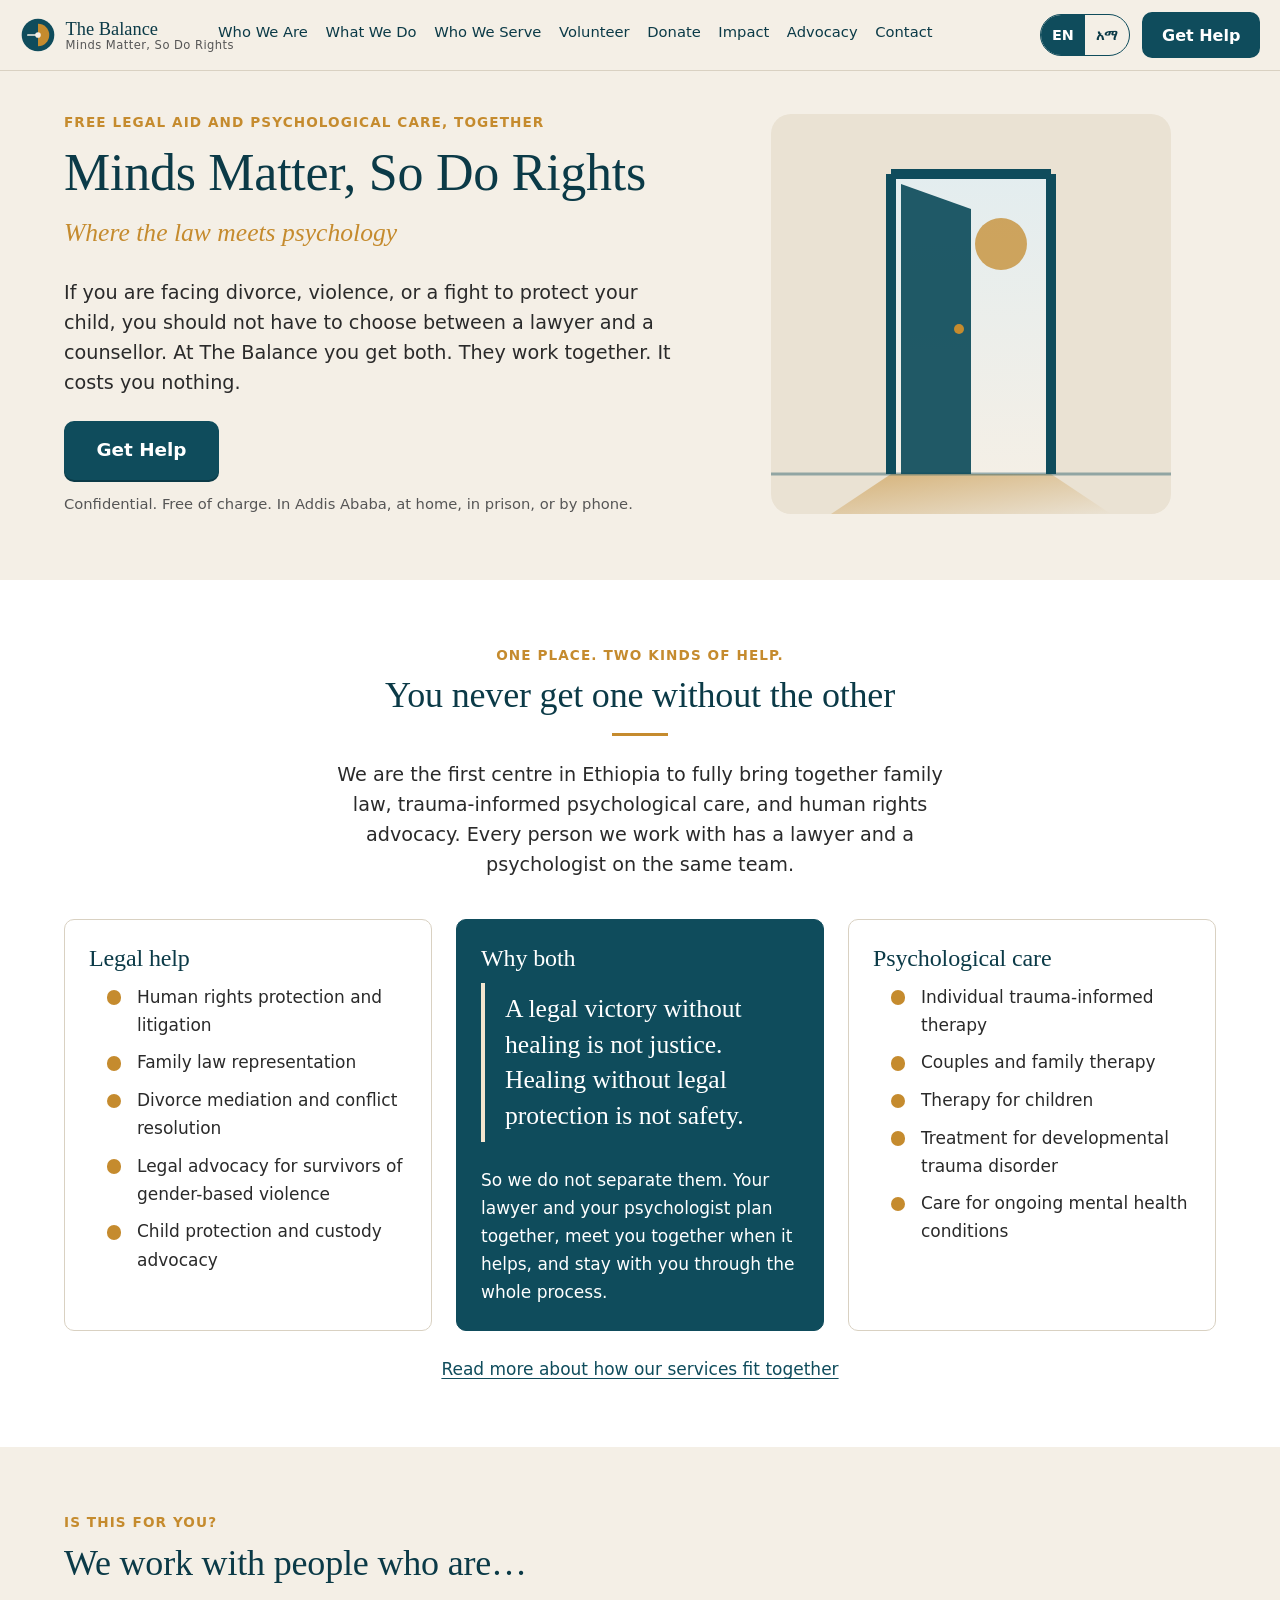
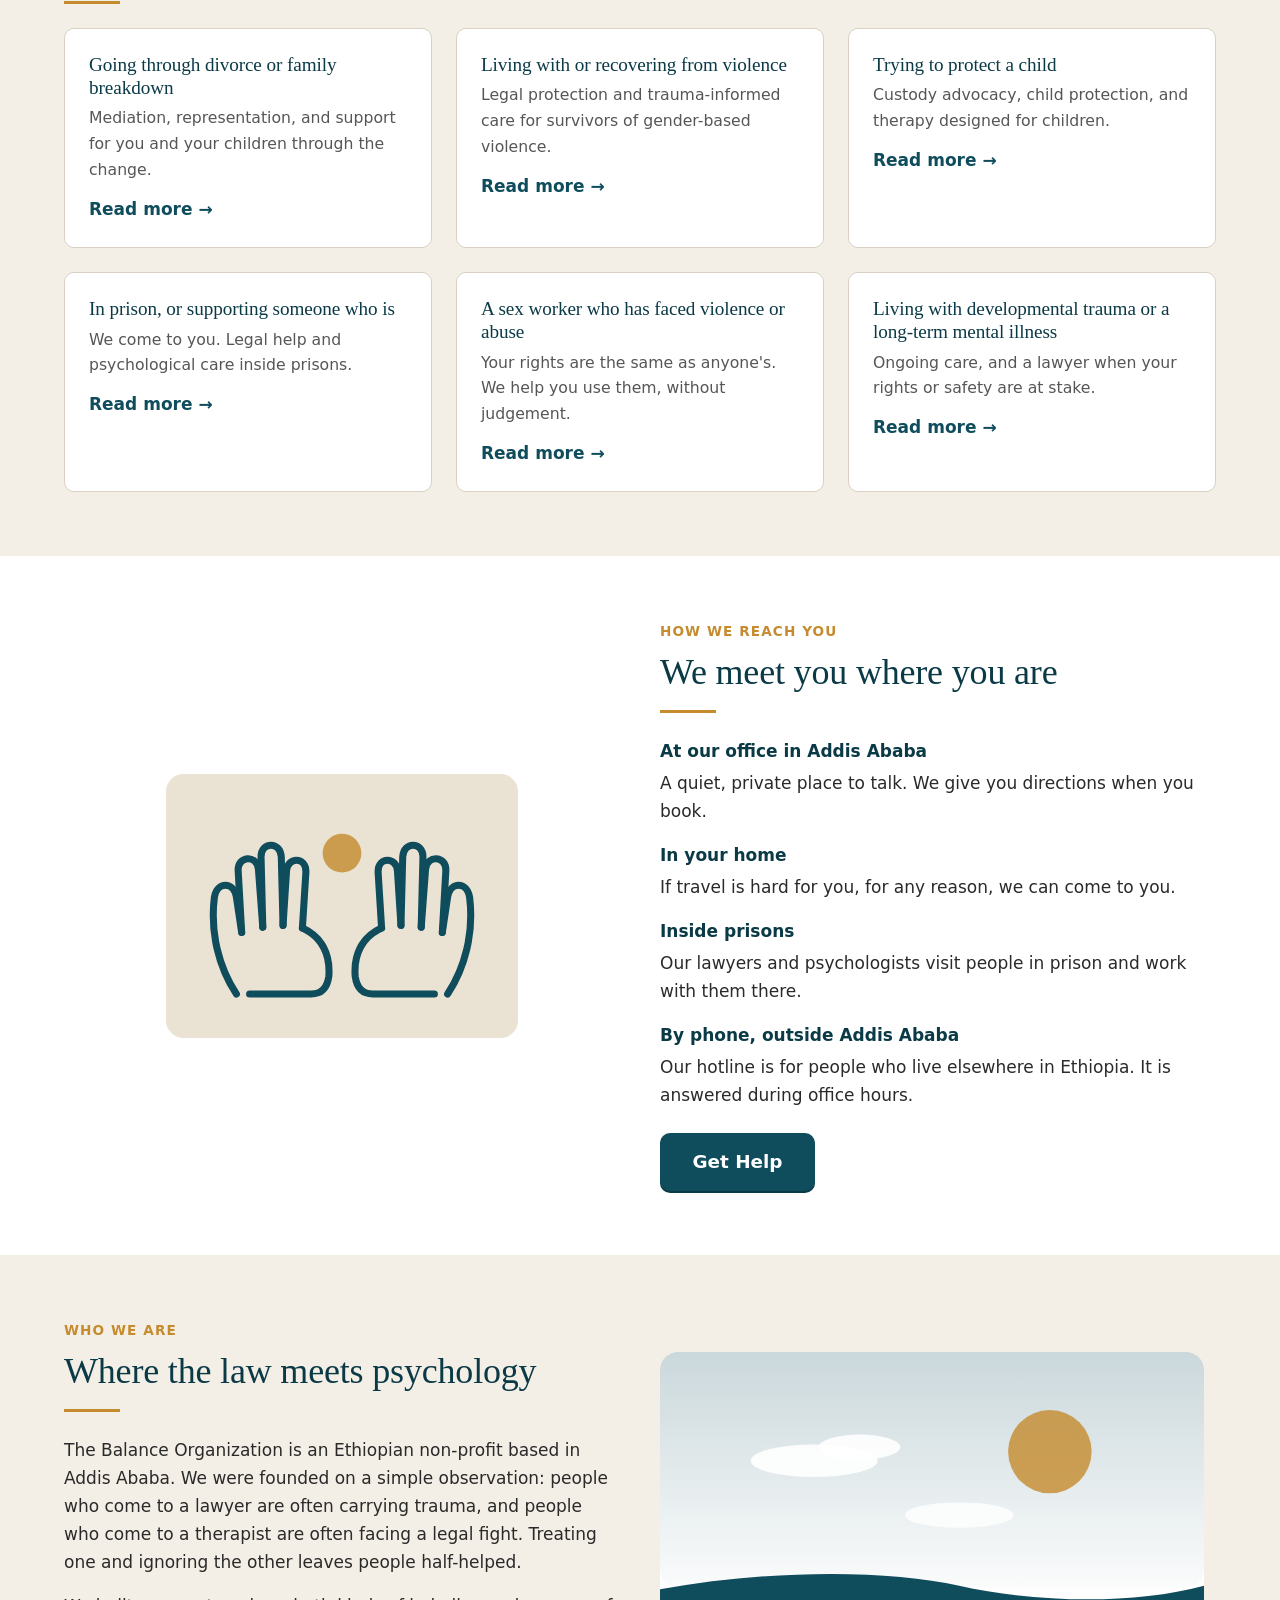
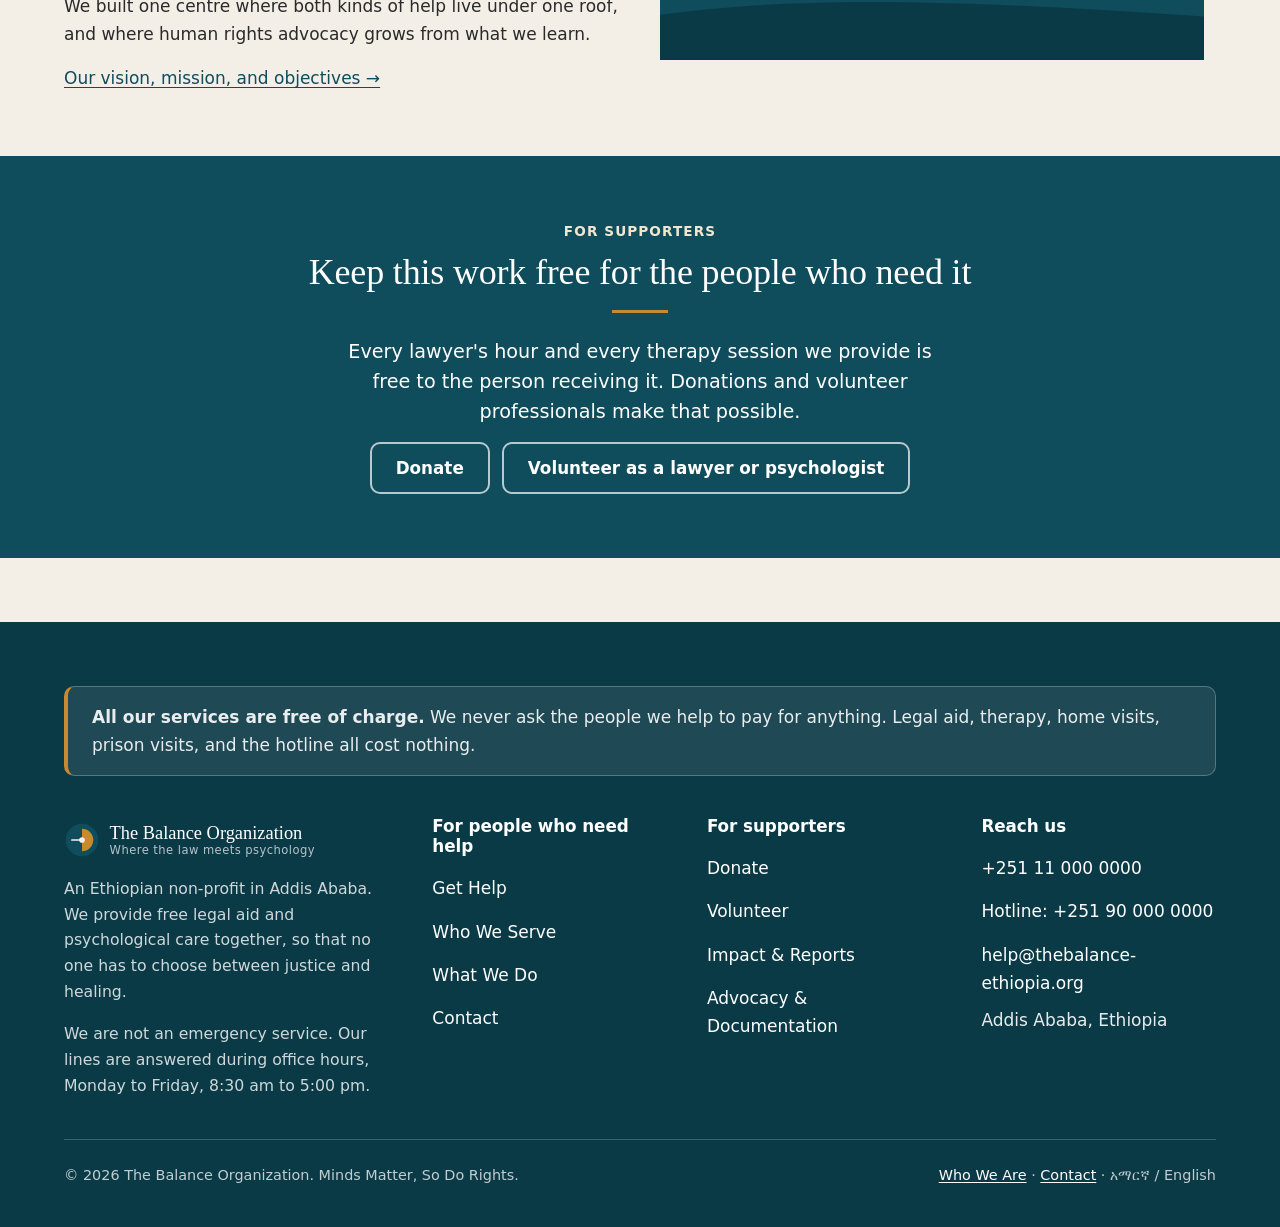
==== index.html @ 49aa0411 "Build The Balance Organization website Ten-page static site for an Addis Ababa non-profit providing " ====
<!DOCTYPE html>
<html lang="en">
<head>
  <meta charset="utf-8">
  <meta name="viewport" content="width=device-width, initial-scale=1">
  <title>The Balance Organization</title>
  <meta name="description" content="Free integrated legal aid and psychological care in Addis Ababa, Ethiopia. Minds Matter, So Do Rights.">
  <meta name="theme-color" content="#0F4C5C">
  <link rel="icon" href="favicon.svg" type="image/svg+xml">
  <link rel="stylesheet" href="assets/css/style.css">
</head>
<body>
<a class="skip-link" href="#main">Skip to main content</a>
<header class="site-header">
  <div class="wrap site-header__bar">
    <a class="brand" href="index.html">
      <img class="brand__mark" src="assets/img/mark.svg" alt="" width="36" height="36">
      <span class="brand__name">The Balance<small>Minds Matter, So Do Rights</small></span>
    </a>
    <nav class="site-nav" id="site-nav" aria-label="Main" data-open="false">
      <ul>
          <li><a href="who-we-are.html">Who We Are</a></li>
          <li><a href="what-we-do.html">What We Do</a></li>
          <li><a href="who-we-serve.html">Who We Serve</a></li>
          <li><a href="volunteer.html">Volunteer</a></li>
          <li><a href="donate.html">Donate</a></li>
          <li><a href="impact.html">Impact</a></li>
          <li><a href="advocacy.html">Advocacy</a></li>
          <li><a href="contact.html">Contact</a></li>
      </ul>
    </nav>
    <div class="lang-toggle" role="group" aria-label="Language">
      <button type="button" data-lang="en" aria-pressed="true" lang="en">EN</button>
      <button type="button" data-lang="am" aria-pressed="false" lang="am">አማ</button>
    </div>
    <a class="btn btn--help" href="get-help.html">Get Help</a>
    <button class="nav-toggle" type="button" aria-controls="site-nav" aria-expanded="false">
      <span class="visually-hidden">Menu</span>
      <svg class="icon-menu" viewBox="0 0 24 24" fill="none" stroke="currentColor" stroke-width="2" stroke-linecap="round" aria-hidden="true"><path d="M4 7h16M4 12h16M4 17h16"/></svg>
      <svg class="icon-close" viewBox="0 0 24 24" fill="none" stroke="currentColor" stroke-width="2" stroke-linecap="round" aria-hidden="true"><path d="M6 6l12 12M18 6L6 18"/></svg>
    </button>
  </div>
  <div class="lang-notice" id="lang-notice" hidden>
    <div class="wrap">
      <p><span lang="am">የአማርኛ ገጾች በዝግጅት ላይ ናቸው። እባክዎ ይደውሉልን፦ <a href="tel:+251110000000">+251 11 000 0000</a>።</span><br>
      <span lang="en">Our Amharic pages are being prepared. Please call us on <a href="tel:+251110000000">+251 11 000 0000</a>.</span></p>
      <button type="button" data-close-lang-notice>Close</button>
    </div>
  </div>
</header>

<main id="main">

<section class="hero">
  <div class="wrap hero__inner">
    <div>
      <span class="eyebrow">Free legal aid and psychological care, together</span>
      <h1>Minds Matter, So Do Rights</h1>
      <p class="tagline">Where the law meets psychology</p>
      <p class="lead measure">If you are facing divorce, violence, or a fight to protect your child, you should not have to choose between a lawyer and a counsellor. At The Balance you get both. They work together. It costs you nothing.</p>
      <a class="btn btn--help" href="get-help.html">Get Help</a>
      <span class="btn-note">Confidential. Free of charge. In Addis Ababa, at home, in prison, or by phone.</span>
    </div>
    <div class="hero__art">
      <img src="assets/img/doorway.svg" alt="" width="400" height="400">
    </div>
  </div>
</section>

<section class="section section--white">
  <div class="wrap">
    <div class="center">
      <span class="eyebrow">One place. Two kinds of help.</span>
      <h2>You never get one without the other</h2>
      <hr class="rule">
      <p class="lead measure">We are the first centre in Ethiopia to fully bring together family law, trauma-informed psychological care, and human rights advocacy. Every person we work with has a lawyer and a psychologist on the same team.</p>
    </div>
    <div class="grid grid--3 mt-4">
      <div class="card">
        <h3>Legal help</h3>
        <ul class="checklist">
          <li>Human rights protection and litigation</li>
          <li>Family law representation</li>
          <li>Divorce mediation and conflict resolution</li>
          <li>Legal advocacy for survivors of gender-based violence</li>
          <li>Child protection and custody advocacy</li>
        </ul>
      </div>
      <div class="card card--teal">
        <h3>Why both</h3>
        <p class="quote-block" style="margin-top:0">A legal victory without healing is not justice. Healing without legal protection is not safety.</p>
        <p>So we do not separate them. Your lawyer and your psychologist plan together, meet you together when it helps, and stay with you through the whole process.</p>
      </div>
      <div class="card">
        <h3>Psychological care</h3>
        <ul class="checklist">
          <li>Individual trauma-informed therapy</li>
          <li>Couples and family therapy</li>
          <li>Therapy for children</li>
          <li>Treatment for developmental trauma disorder</li>
          <li>Care for ongoing mental health conditions</li>
        </ul>
      </div>
    </div>
    <p class="center mt-3"><a href="what-we-do.html">Read more about how our services fit together</a></p>
  </div>
</section>

<section class="section">
  <div class="wrap">
    <span class="eyebrow">Is this for you?</span>
    <h2>We work with people who are&hellip;</h2>
    <hr class="rule">
    <div class="grid grid--3">
      <a class="tile" href="who-we-serve.html#divorce">
        <h3>Going through divorce or family breakdown</h3>
        <p>Mediation, representation, and support for you and your children through the change.</p>
        <span class="tile__go">Read more &rarr;</span>
      </a>
      <a class="tile" href="who-we-serve.html#violence">
        <h3>Living with or recovering from violence</h3>
        <p>Legal protection and trauma-informed care for survivors of gender-based violence.</p>
        <span class="tile__go">Read more &rarr;</span>
      </a>
      <a class="tile" href="who-we-serve.html#children">
        <h3>Trying to protect a child</h3>
        <p>Custody advocacy, child protection, and therapy designed for children.</p>
        <span class="tile__go">Read more &rarr;</span>
      </a>
      <a class="tile" href="who-we-serve.html#prison">
        <h3>In prison, or supporting someone who is</h3>
        <p>We come to you. Legal help and psychological care inside prisons.</p>
        <span class="tile__go">Read more &rarr;</span>
      </a>
      <a class="tile" href="who-we-serve.html#sex-work">
        <h3>A sex worker who has faced violence or abuse</h3>
        <p>Your rights are the same as anyone's. We help you use them, without judgement.</p>
        <span class="tile__go">Read more &rarr;</span>
      </a>
      <a class="tile" href="who-we-serve.html#mental-health">
        <h3>Living with developmental trauma or a long-term mental illness</h3>
        <p>Ongoing care, and a lawyer when your rights or safety are at stake.</p>
        <span class="tile__go">Read more &rarr;</span>
      </a>
    </div>
  </div>
</section>

<section class="section section--white">
  <div class="wrap two-up two-up--art-left">
    <div class="two-up__art art">
      <img src="assets/img/hands.svg" alt="" width="400" height="300">
    </div>
    <div>
      <span class="eyebrow">How we reach you</span>
      <h2>We meet you where you are</h2>
      <hr class="rule">
      <dl class="definition">
        <dt>At our office in Addis Ababa</dt>
        <dd>A quiet, private place to talk. We give you directions when you book.</dd>
        <dt>In your home</dt>
        <dd>If travel is hard for you, for any reason, we can come to you.</dd>
        <dt>Inside prisons</dt>
        <dd>Our lawyers and psychologists visit people in prison and work with them there.</dd>
        <dt>By phone, outside Addis Ababa</dt>
        <dd>Our hotline is for people who live elsewhere in Ethiopia. It is answered during office hours.</dd>
      </dl>
      <p class="mt-3"><a class="btn btn--help" href="get-help.html">Get Help</a></p>
    </div>
  </div>
</section>

<section class="section">
  <div class="wrap two-up">
    <div>
      <span class="eyebrow">Who we are</span>
      <h2>Where the law meets psychology</h2>
      <hr class="rule">
      <p class="measure">The Balance Organization is an Ethiopian non-profit based in Addis Ababa. We were founded on a simple observation: people who come to a lawyer are often carrying trauma, and people who come to a therapist are often facing a legal fight. Treating one and ignoring the other leaves people half-helped.</p>
      <p class="measure">We built one centre where both kinds of help live under one roof, and where human rights advocacy grows from what we learn.</p>
      <p><a href="who-we-are.html">Our vision, mission, and objectives &rarr;</a></p>
    </div>
    <div class="two-up__art art--wide">
      <img src="assets/img/sky.svg" alt="" width="600" height="340">
    </div>
  </div>
</section>

<section class="section section--teal">
  <div class="wrap center">
    <span class="eyebrow">For supporters</span>
    <h2>Keep this work free for the people who need it</h2>
    <hr class="rule">
    <p class="lead measure">Every lawyer's hour and every therapy session we provide is free to the person receiving it. Donations and volunteer professionals make that possible.</p>
    <div class="flow-actions" style="justify-content:center">
      <a class="btn btn--secondary" href="donate.html">Donate</a>
      <a class="btn btn--secondary" href="volunteer.html">Volunteer as a lawyer or psychologist</a>
    </div>
  </div>
</section>

</main>
<footer class="site-footer">
  <div class="wrap">
    <div class="footer-free">
      <p><strong>All our services are free of charge.</strong> We never ask the people we help to pay for anything. Legal aid, therapy, home visits, prison visits, and the hotline all cost nothing.</p>
    </div>
    <div class="footer-grid">
      <div class="footer-brand">
        <a class="brand" href="index.html">
          <img class="brand__mark" src="assets/img/mark.svg" alt="" width="36" height="36">
          <span class="brand__name">The Balance Organization<small>Where the law meets psychology</small></span>
        </a>
        <p>An Ethiopian non-profit in Addis Ababa. We provide free legal aid and psychological care together, so that no one has to choose between justice and healing.</p>
        <p>We are not an emergency service. Our lines are answered during office hours, Monday to Friday, 8:30 am to 5:00 pm.</p>
      </div>
      <div>
        <h2>For people who need help</h2>
        <ul>
          <li><a href="get-help.html">Get Help</a></li>
          <li><a href="who-we-serve.html">Who We Serve</a></li>
          <li><a href="what-we-do.html">What We Do</a></li>
          <li><a href="contact.html">Contact</a></li>
        </ul>
      </div>
      <div>
        <h2>For supporters</h2>
        <ul>
          <li><a href="donate.html">Donate</a></li>
          <li><a href="volunteer.html">Volunteer</a></li>
          <li><a href="impact.html">Impact &amp; Reports</a></li>
          <li><a href="advocacy.html">Advocacy &amp; Documentation</a></li>
        </ul>
      </div>
      <div>
        <h2>Reach us</h2>
        <ul>
          <li><a href="tel:+251110000000">+251 11 000 0000</a></li>
          <li><a href="tel:+251900000000">Hotline: +251 90 000 0000</a></li>
          <li><a href="mailto:help@thebalance-ethiopia.org">help@thebalance-ethiopia.org</a></li>
          <li>Addis Ababa, Ethiopia</li>
        </ul>
      </div>
    </div>
    <div class="footer-bottom">
      <p>&copy; <span id="year">2026</span> The Balance Organization. Minds Matter, So Do Rights.</p>
      <p><a href="who-we-are.html">Who We Are</a> &middot; <a href="contact.html">Contact</a> &middot; <span lang="am">አማርኛ</span> / English</p>
    </div>
  </div>
</footer>
<script src="assets/js/main.js"></script>
</body>
</html>
---- assets/css/style.css ----
/* ==========================================================================
   The Balance Organization — site stylesheet
   Mobile-first. No external dependencies. System fonts for fast loading.
   ========================================================================== */

:root {
  --teal: #0F4C5C;
  --teal-dark: #0B3A47;
  --teal-soft: #E3EDEF;
  --sand: #F4EFE6;
  --sand-deep: #EAE2D3;
  --gold: #C58B2E;
  --gold-soft: #F3E6CF;
  --charcoal: #2A2A2A;
  --ink-muted: #565656;
  --white: #FFFFFF;
  --line: #D9D1C2;
  --danger: #8A2B2B;

  --font-serif: Georgia, "Times New Roman", "Noto Serif Ethiopic", "Abyssinica SIL", serif;
  --font-sans: system-ui, -apple-system, "Segoe UI", Roboto, "Helvetica Neue", Arial, "Noto Sans Ethiopic", sans-serif;

  --measure: 38rem;
  --wrap: 72rem;
  --radius: 10px;
  --tap: 3rem; /* 48px minimum tap target */
  --space-1: 0.5rem;
  --space-2: 1rem;
  --space-3: 1.5rem;
  --space-4: 2.5rem;
  --space-5: 4rem;
  --space-6: 6rem;
}

/* --------------------------------------------------------------------------
   Reset / base
   -------------------------------------------------------------------------- */
*, *::before, *::after { box-sizing: border-box; }
html { -webkit-text-size-adjust: 100%; scroll-behavior: smooth; }
@media (prefers-reduced-motion: reduce) {
  html { scroll-behavior: auto; }
  *, *::before, *::after { transition: none !important; animation: none !important; }
}
body {
  margin: 0;
  font-family: var(--font-sans);
  font-size: 1.0625rem;
  line-height: 1.65;
  color: var(--charcoal);
  background: var(--sand);
}
img, svg { max-width: 100%; height: auto; display: block; }
h1, h2, h3, h4 {
  font-family: var(--font-serif);
  font-weight: 400;
  line-height: 1.2;
  color: var(--teal-dark);
  margin: 0 0 var(--space-2);
  letter-spacing: -0.005em;
}
h1 { font-size: clamp(2rem, 6vw, 3.25rem); }
h2 { font-size: clamp(1.6rem, 4.5vw, 2.25rem); }
h3 { font-size: clamp(1.25rem, 3.5vw, 1.5rem); }
h4 { font-size: 1.125rem; font-family: var(--font-sans); font-weight: 600; }
p, ul, ol { margin: 0 0 var(--space-2); }
p:last-child, ul:last-child, ol:last-child { margin-bottom: 0; }
ul, ol { padding-left: 1.25rem; }
li { margin-bottom: 0.4rem; }
a { color: var(--teal); text-underline-offset: 0.15em; }
a:hover { color: var(--teal-dark); }
strong { font-weight: 600; }
small { font-size: 0.9rem; }
hr { border: 0; border-top: 1px solid var(--line); margin: var(--space-4) 0; }

:focus-visible {
  outline: 3px solid var(--gold);
  outline-offset: 3px;
  border-radius: 4px;
}

.visually-hidden {
  position: absolute !important;
  width: 1px; height: 1px;
  padding: 0; margin: -1px;
  overflow: hidden; clip: rect(0 0 0 0);
  white-space: nowrap; border: 0;
}

.skip-link {
  position: absolute; left: 0.5rem; top: -4rem;
  background: var(--teal); color: var(--white);
  padding: 0.75rem 1rem; border-radius: var(--radius);
  z-index: 100; text-decoration: none;
}
.skip-link:focus { top: 0.5rem; }

/* --------------------------------------------------------------------------
   Layout helpers
   -------------------------------------------------------------------------- */
.wrap { width: min(100% - 2.5rem, var(--wrap)); margin-inline: auto; }
.measure { max-width: var(--measure); }
.center { text-align: center; }
.center .measure { margin-inline: auto; }

.section { padding: var(--space-5) 0; }
.section--tight { padding: var(--space-4) 0; }
.section--teal { background: var(--teal); color: var(--white); }
.section--teal h1, .section--teal h2, .section--teal h3, .section--teal h4 { color: var(--white); }
.section--teal a { color: var(--white); }
.section--teal .muted { color: rgba(255,255,255,0.85); }
.section--white { background: var(--white); }
.section--deep { background: var(--sand-deep); }

.eyebrow {
  font-family: var(--font-sans);
  font-size: 0.85rem;
  font-weight: 600;
  letter-spacing: 0.08em;
  text-transform: uppercase;
  color: var(--gold);
  margin-bottom: var(--space-1);
  display: block;
}
.section--teal .eyebrow { color: var(--gold-soft); }
.lead { font-size: 1.2rem; line-height: 1.55; }
.muted { color: var(--ink-muted); }

.rule {
  width: 3.5rem; height: 3px; background: var(--gold);
  border: 0; margin: var(--space-2) 0 var(--space-3);
}
.center .rule { margin-inline: auto; }

.grid { display: grid; gap: var(--space-3); }
@media (min-width: 40em) {
  .grid--2 { grid-template-columns: repeat(2, 1fr); }
  .grid--3 { grid-template-columns: repeat(2, 1fr); }
}
@media (min-width: 60em) {
  .grid--3 { grid-template-columns: repeat(3, 1fr); }
  .grid--4 { grid-template-columns: repeat(4, 1fr); }
  .grid--sidebar { grid-template-columns: 2fr 1fr; align-items: start; }
}

.stack > * + * { margin-top: var(--space-2); }
.stack-lg > * + * { margin-top: var(--space-4); }

/* --------------------------------------------------------------------------
   Buttons — "Get Help" is always the most prominent element on the page.
   "Donate" is secondary and never sits in the same block as "Get Help".
   -------------------------------------------------------------------------- */
.btn {
  display: inline-flex; align-items: center; justify-content: center; gap: 0.5rem;
  min-height: var(--tap); padding: 0.85rem 1.5rem;
  font-family: var(--font-sans); font-size: 1.05rem; font-weight: 600;
  text-decoration: none; border-radius: var(--radius);
  border: 2px solid transparent; cursor: pointer;
  transition: background-color 120ms ease, color 120ms ease, border-color 120ms ease;
  line-height: 1.2; text-align: center;
}
.btn--help {
  background: var(--teal); color: var(--white); border-color: var(--teal);
  font-size: 1.15rem; padding: 1rem 1.9rem;
  box-shadow: 0 2px 0 var(--teal-dark);
}
.btn--help:hover, .btn--help:focus-visible { background: var(--teal-dark); border-color: var(--teal-dark); color: var(--white); }
.section--teal .btn--help { background: var(--white); color: var(--teal-dark); border-color: var(--white); box-shadow: 0 2px 0 rgba(0,0,0,0.25); }
.section--teal .btn--help:hover { background: var(--sand); color: var(--teal-dark); border-color: var(--sand); }

.btn--secondary {
  background: transparent; color: var(--teal-dark); border-color: var(--teal);
}
.btn--secondary:hover, .btn--secondary:focus-visible { background: var(--teal-soft); color: var(--teal-dark); }
.section--teal .btn--secondary { color: var(--white); border-color: rgba(255,255,255,0.7); }
.section--teal .btn--secondary:hover { background: rgba(255,255,255,0.12); color: var(--white); }

.btn--quiet { background: transparent; color: var(--teal); border-color: transparent; text-decoration: underline; text-underline-offset: 0.2em; }
.btn--block { display: flex; width: 100%; }
.btn--sm { min-height: 2.75rem; padding: 0.6rem 1.1rem; font-size: 0.98rem; }

.btn-note { display: block; margin-top: 0.75rem; font-size: 0.92rem; color: var(--ink-muted); }
.section--teal .btn-note { color: rgba(255,255,255,0.85); }

/* --------------------------------------------------------------------------
   Header
   -------------------------------------------------------------------------- */
.site-header {
  background: var(--sand);
  border-bottom: 1px solid var(--line);
  position: sticky; top: 0; z-index: 50;
}
.site-header__bar {
  display: flex; flex-wrap: wrap; align-items: center; gap: 0.5rem;
  min-height: 4.25rem; padding: 0.5rem 0;
}
.brand {
  display: inline-flex; align-items: center; gap: 0.6rem;
  text-decoration: none; color: var(--teal-dark);
  margin-right: auto; min-height: var(--tap);
}
.brand__mark { width: 2.25rem; height: 2.25rem; flex: none; }
.brand__name {
  font-family: var(--font-serif); font-size: 1.15rem; line-height: 1.1; white-space: nowrap;
}
@media (max-width: 30em) { .brand__name small { display: none; } }
.brand__name small { display: block; font-family: var(--font-sans); font-size: 0.72rem; color: var(--ink-muted); letter-spacing: 0.04em; }

.lang-toggle {
  display: inline-flex; border: 1px solid var(--teal); border-radius: 999px;
  overflow: hidden; flex: none;
}
.lang-toggle button {
  min-width: 2.75rem; min-height: 2.5rem; padding: 0 0.7rem;
  background: transparent; border: 0; color: var(--teal-dark);
  font-family: var(--font-sans); font-size: 0.9rem; font-weight: 600; cursor: pointer;
}
.lang-toggle button[aria-pressed="true"] { background: var(--teal); color: var(--white); }

.nav-toggle {
  display: inline-flex; align-items: center; justify-content: center;
  width: var(--tap); height: var(--tap); flex: none;
  background: transparent; border: 1px solid var(--teal); border-radius: var(--radius);
  color: var(--teal-dark); cursor: pointer;
}
.nav-toggle svg { width: 1.4rem; height: 1.4rem; }
.nav-toggle .icon-close { display: none; }
.nav-toggle[aria-expanded="true"] .icon-menu { display: none; }
.nav-toggle[aria-expanded="true"] .icon-close { display: block; }

.site-header .btn--help { font-size: 1rem; padding: 0.7rem 1.1rem; min-height: 2.75rem; box-shadow: none; white-space: nowrap; }

.site-nav { display: none; flex-basis: 100%; order: 10; padding: 0.5rem 0 1rem; }
.site-nav[data-open="true"] { display: block; }
.site-nav ul { list-style: none; margin: 0; padding: 0; display: flex; flex-direction: column; }
.site-nav a {
  display: flex; align-items: center; min-height: var(--tap);
  padding: 0.5rem 0.75rem; text-decoration: none; color: var(--teal-dark);
  font-weight: 500; border-radius: var(--radius); border-bottom: 1px solid var(--line);
}
.site-nav a:hover { background: var(--teal-soft); }
.site-nav a[aria-current="page"] { font-weight: 700; box-shadow: inset 4px 0 0 var(--gold); }

@media (min-width: 75em) {
  .site-header .wrap { width: min(100% - 2.5rem, 90rem); }
  .site-header__bar { gap: 0.75rem; flex-wrap: nowrap; }
  .nav-toggle { display: none; }
  .site-nav { display: block; padding: 0; order: 0; margin-left: auto; margin-right: 0.5rem; }
  .brand { margin-right: 0; }
  .site-nav ul { flex-direction: row; gap: 0.1rem; }
  .site-nav a { border-bottom: 0; padding: 0.5rem 0.5rem; font-size: 0.92rem; white-space: nowrap; }
  .site-nav a[aria-current="page"] { box-shadow: inset 0 -3px 0 var(--gold); border-radius: 0; }
}

.lang-notice {
  background: var(--gold-soft); border-bottom: 1px solid var(--line);
  padding: 0.75rem 0; font-size: 0.95rem;
}
.lang-notice[hidden] { display: none; }
.lang-notice .wrap { display: flex; gap: 1rem; align-items: center; flex-wrap: wrap; }
.lang-notice p { margin: 0; flex: 1 1 18rem; }
.lang-notice button {
  min-height: 2.5rem; padding: 0 0.9rem; border-radius: 999px;
  background: transparent; border: 1px solid var(--charcoal); cursor: pointer; font-weight: 600;
}

/* --------------------------------------------------------------------------
   Hero
   -------------------------------------------------------------------------- */
.hero { padding: var(--space-4) 0 var(--space-5); }
.hero__inner { display: grid; gap: var(--space-4); align-items: center; }
.hero__art { max-width: 26rem; margin-inline: auto; width: 100%; }
.hero h1 { margin-bottom: 0.5rem; }
.hero .tagline { font-family: var(--font-serif); font-size: clamp(1.25rem, 3.5vw, 1.6rem); color: var(--gold); font-style: italic; margin-bottom: var(--space-3); }
.hero .lead { margin-bottom: var(--space-3); }
@media (min-width: 52em) {
  .hero__inner { grid-template-columns: 3fr 2fr; }
  .hero__art { max-width: none; }
}
.hero--page { padding: var(--space-4) 0; border-bottom: 1px solid var(--line); }
.hero--page h1 { margin-bottom: var(--space-2); }

/* --------------------------------------------------------------------------
   Cards, tiles, lists
   -------------------------------------------------------------------------- */
.card {
  background: var(--white); border: 1px solid var(--line); border-radius: var(--radius);
  padding: var(--space-3);
}
.card--teal { background: var(--teal); color: var(--white); border-color: var(--teal); }
.card--teal h2, .card--teal h3, .card--teal h4 { color: var(--white); }
.card--teal a { color: var(--white); }
.card--soft { background: var(--sand-deep); border-color: var(--sand-deep); }
.card--accent { border-top: 4px solid var(--gold); }
.card h3 { margin-bottom: 0.6rem; }
.card ul { padding-left: 1.1rem; }

.tile {
  display: block; text-decoration: none; color: inherit;
  background: var(--white); border: 1px solid var(--line); border-radius: var(--radius);
  padding: var(--space-3); min-height: var(--tap);
  transition: border-color 120ms ease, transform 120ms ease;
}
.tile:hover, .tile:focus-visible { border-color: var(--teal); }
.tile h3 { font-size: 1.2rem; margin-bottom: 0.4rem; }
.tile p { margin: 0; color: var(--ink-muted); font-size: 0.98rem; }
.tile .tile__go { display: inline-block; margin-top: 0.75rem; color: var(--teal); font-weight: 600; }

.checklist { list-style: none; padding: 0; }
.checklist li { position: relative; padding-left: 1.9rem; margin-bottom: 0.6rem; }
.checklist li::before {
  content: ""; position: absolute; left: 0; top: 0.45em;
  width: 0.9rem; height: 0.9rem; border-radius: 50%;
  background: var(--gold);
}
.section--teal .checklist li::before { background: var(--gold-soft); }

.steps { list-style: none; padding: 0; counter-reset: step; display: grid; gap: var(--space-3); }
.steps li { position: relative; padding-left: 3.6rem; counter-increment: step; }
.steps li::before {
  content: counter(step);
  position: absolute; left: 0; top: 0;
  width: 2.75rem; height: 2.75rem; border-radius: 50%;
  display: grid; place-items: center;
  background: var(--teal); color: var(--white);
  font-family: var(--font-serif); font-size: 1.3rem;
}
.steps h3 { font-size: 1.25rem; margin-bottom: 0.3rem; }
.steps p { margin: 0; }
@media (min-width: 52em) { .steps--row { grid-template-columns: repeat(3, 1fr); } }

.definition dt { font-weight: 600; color: var(--teal-dark); margin-top: var(--space-2); }
.definition dd { margin: 0.25rem 0 0; }

.quote-block {
  border-left: 4px solid var(--gold); padding: 0.5rem 0 0.5rem 1.25rem;
  font-family: var(--font-serif); font-size: clamp(1.25rem, 3.5vw, 1.6rem); line-height: 1.4;
  color: var(--teal-dark); margin: var(--space-3) 0;
}
.section--teal .quote-block, .card--teal .quote-block, .model__bridge .quote-block { color: var(--white); border-left-color: var(--gold-soft); }

.notice {
  display: flex; gap: 0.9rem; align-items: flex-start;
  background: var(--white); border: 1px solid var(--line); border-left: 5px solid var(--teal);
  border-radius: var(--radius); padding: var(--space-2) var(--space-3);
}
.notice svg { width: 1.6rem; height: 1.6rem; flex: none; margin-top: 0.15rem; color: var(--teal); }
.notice p { margin: 0; }
.notice--gold { border-left-color: var(--gold); }
.notice--gold svg { color: var(--gold); }
.notice--calm { background: var(--teal-soft); border-color: var(--teal-soft); border-left-color: var(--teal); }

/* Confidentiality block — required on Get Help and Contact */
.confidential {
  background: var(--white); border: 2px solid var(--teal); border-radius: var(--radius);
  padding: var(--space-3);
}
.confidential h2, .confidential h3 { display: flex; align-items: center; gap: 0.6rem; margin-bottom: 0.75rem; }
.confidential svg { width: 1.6rem; height: 1.6rem; color: var(--teal); flex: none; }

/* --------------------------------------------------------------------------
   Integrated model (What We Do)
   -------------------------------------------------------------------------- */
.model { display: grid; gap: var(--space-3); }
.model__col { background: var(--white); border: 1px solid var(--line); border-radius: var(--radius); padding: var(--space-3); }
.model__bridge {
  background: var(--teal); color: var(--white); border-radius: var(--radius); padding: var(--space-3);
  display: flex; flex-direction: column; justify-content: center;
}
.model__bridge h2, .model__bridge h3 { color: var(--white); }
.model__bridge .eyebrow { color: var(--gold-soft); }
@media (min-width: 60em) {
  .model { grid-template-columns: 1fr 1.1fr 1fr; align-items: stretch; }
}

/* --------------------------------------------------------------------------
   Forms — large tap targets, plain labels, high contrast
   -------------------------------------------------------------------------- */
.form { background: var(--white); border: 1px solid var(--line); border-radius: var(--radius); padding: var(--space-3); }
.form fieldset { border: 0; padding: 0; margin: 0 0 var(--space-3); min-width: 0; }
.form legend { font-weight: 600; color: var(--teal-dark); padding: 0; margin-bottom: 0.5rem; font-size: 1.05rem; }
.field { margin-bottom: var(--space-3); }
.field label, .field .label { display: block; font-weight: 600; margin-bottom: 0.4rem; color: var(--teal-dark); }
.field .hint { display: block; font-weight: 400; color: var(--ink-muted); font-size: 0.92rem; margin-top: 0.15rem; }
.field input[type="text"], .field input[type="tel"], .field input[type="email"], .field input[type="number"],
.field select, .field textarea {
  width: 100%; min-height: var(--tap); padding: 0.7rem 0.9rem;
  font: inherit; color: var(--charcoal);
  background: var(--white); border: 2px solid #8C8579; border-radius: var(--radius);
}
.field input:focus, .field select:focus, .field textarea:focus { border-color: var(--teal); outline: 3px solid var(--gold); outline-offset: 2px; }
.field textarea { min-height: 7rem; resize: vertical; }
.optional { font-weight: 400; color: var(--ink-muted); }

.choice { display: grid; gap: 0.5rem; }
.choice label {
  display: flex; align-items: flex-start; gap: 0.75rem;
  min-height: var(--tap); padding: 0.7rem 0.9rem;
  border: 2px solid var(--line); border-radius: var(--radius);
  background: var(--sand); font-weight: 500; cursor: pointer; margin: 0; color: var(--charcoal);
}
.choice label:hover { border-color: var(--teal); }
.choice label:has(input:checked) { border-color: var(--teal); background: var(--teal-soft); }
.choice input { width: 1.35rem; height: 1.35rem; margin: 0.15rem 0 0; flex: none; accent-color: var(--teal); }
.choice--row { grid-template-columns: repeat(auto-fit, minmax(8rem, 1fr)); }

.form-actions { margin-top: var(--space-3); }
.form-status { margin-top: var(--space-2); }
.form-status[hidden] { display: none; }
.form-success { background: var(--teal-soft); border-radius: var(--radius); padding: var(--space-3); }
.form-success h3 { margin-bottom: 0.5rem; }
.error-text { color: var(--danger); font-weight: 600; }

/* --------------------------------------------------------------------------
   Donate — frequency side by side, monthly default
   -------------------------------------------------------------------------- */
.give-grid { display: grid; gap: var(--space-3); }
@media (min-width: 44em) { .give-grid { grid-template-columns: 1fr 1fr; } }
.give-card {
  background: var(--white); border: 2px solid var(--line); border-radius: var(--radius); padding: var(--space-3);
  position: relative;
}
.give-card[data-selected="true"] { border-color: var(--teal); box-shadow: 0 0 0 3px var(--teal-soft); }
.give-card__badge {
  position: absolute; top: -0.8rem; left: var(--space-3);
  background: var(--gold); color: var(--charcoal); font-size: 0.78rem; font-weight: 700;
  letter-spacing: 0.06em; text-transform: uppercase; padding: 0.25rem 0.7rem; border-radius: 999px;
}
.give-card h3 { margin-bottom: 0.25rem; }
.give-card .muted { margin-bottom: var(--space-2); }
.amounts { display: grid; grid-template-columns: repeat(2, 1fr); gap: 0.5rem; margin-bottom: 0.75rem; }
.amounts label {
  display: flex; align-items: center; justify-content: center; min-height: var(--tap);
  border: 2px solid var(--line); border-radius: var(--radius); background: var(--sand);
  font-weight: 600; cursor: pointer; margin: 0; text-align: center; padding: 0.5rem;
}
.amounts label:has(input:checked) { border-color: var(--teal); background: var(--teal); color: var(--white); }
.amounts input { position: absolute; opacity: 0; width: 0; height: 0; }
.amount-custom { display: flex; gap: 0.5rem; align-items: center; }
.amount-custom input { flex: 1; min-width: 0; }
.amount-custom select { min-height: var(--tap); border: 2px solid #8C8579; border-radius: var(--radius); padding: 0 0.6rem; font: inherit; background: var(--white); }

.fund-grid { display: grid; gap: 0.75rem; }
@media (min-width: 44em) { .fund-grid { grid-template-columns: 1fr 1fr; } }
.fund {
  display: flex; gap: 0.9rem; align-items: flex-start;
  background: var(--white); border: 2px solid var(--line); border-radius: var(--radius);
  padding: var(--space-2) var(--space-3); cursor: pointer; margin: 0; min-height: var(--tap);
}
.fund:hover { border-color: var(--teal); }
.fund:has(input:checked) { border-color: var(--teal); background: var(--teal-soft); }
.fund input { width: 1.35rem; height: 1.35rem; margin-top: 0.25rem; flex: none; accent-color: var(--teal); }
.fund strong { display: block; color: var(--teal-dark); font-family: var(--font-serif); font-weight: 400; font-size: 1.15rem; margin-bottom: 0.2rem; }
.fund span { color: var(--ink-muted); font-size: 0.98rem; }

.give-summary { background: var(--sand-deep); border-radius: var(--radius); padding: var(--space-2) var(--space-3); margin-bottom: var(--space-2); }
.give-summary p { margin: 0; }

.payment[hidden] { display: none; }

/* --------------------------------------------------------------------------
   Two paths (Volunteer)
   -------------------------------------------------------------------------- */
.path { display: flex; flex-direction: column; }
.path .btn { margin-top: auto; }
.path dl { margin: 0 0 var(--space-3); }
.path dt { font-weight: 600; color: var(--teal-dark); margin-top: var(--space-2); font-size: 0.95rem; letter-spacing: 0.02em; text-transform: uppercase; }
.path dt:first-child { margin-top: 0; }
.path dd { margin: 0.2rem 0 0; }

/* --------------------------------------------------------------------------
   Reports list
   -------------------------------------------------------------------------- */
.report-list { list-style: none; padding: 0; margin: 0; }
.report-list li {
  display: flex; flex-wrap: wrap; gap: 0.5rem 1rem; align-items: center; justify-content: space-between;
  background: var(--white); border: 1px solid var(--line); border-radius: var(--radius);
  padding: var(--space-2) var(--space-3); margin-bottom: 0.75rem;
}
.report-list .report__meta { color: var(--ink-muted); font-size: 0.92rem; display: block; }
.report-list a.btn { flex: none; }

/* --------------------------------------------------------------------------
   Contact
   -------------------------------------------------------------------------- */
.contact-list { list-style: none; padding: 0; margin: 0; display: grid; gap: var(--space-2); }
.contact-list li { display: flex; gap: 0.9rem; align-items: flex-start; }
.contact-list svg { width: 1.6rem; height: 1.6rem; color: var(--teal); flex: none; margin-top: 0.15rem; }
.contact-list strong { display: block; color: var(--teal-dark); }
.contact-list a { font-size: 1.15rem; font-weight: 600; text-decoration: none; display: inline-block; min-height: var(--tap); padding: 0.5rem 0; }
.contact-list a:hover { text-decoration: underline; }

/* --------------------------------------------------------------------------
   Footer
   -------------------------------------------------------------------------- */
.site-footer { background: var(--teal-dark); color: rgba(255,255,255,0.9); padding: var(--space-5) 0 var(--space-4); margin-top: var(--space-5); }
.site-footer a { color: var(--white); }
.site-footer h2 { color: var(--white); font-size: 1.05rem; font-family: var(--font-sans); font-weight: 600; margin-bottom: 0.75rem; }
.site-footer ul { list-style: none; padding: 0; margin: 0; }
.site-footer li { margin-bottom: 0.15rem; }
.site-footer li a { display: inline-block; padding: 0.4rem 0; text-decoration: none; }
.site-footer li a:hover { text-decoration: underline; }
.footer-free {
  background: rgba(255,255,255,0.08); border: 1px solid rgba(255,255,255,0.25); border-left: 4px solid var(--gold);
  border-radius: var(--radius); padding: var(--space-2) var(--space-3); margin-bottom: var(--space-4);
}
.footer-free p { margin: 0; }
.footer-grid { display: grid; gap: var(--space-4); }
@media (min-width: 48em) { .footer-grid { grid-template-columns: 1.4fr 1fr 1fr 1fr; } }
.footer-brand .brand { color: var(--white); margin-bottom: 0.75rem; }
.footer-brand .brand__name small { color: rgba(255,255,255,0.7); }
.footer-brand p { color: rgba(255,255,255,0.8); font-size: 0.98rem; }
.footer-bottom { border-top: 1px solid rgba(255,255,255,0.2); margin-top: var(--space-4); padding-top: var(--space-3); font-size: 0.9rem; color: rgba(255,255,255,0.75); display: flex; flex-wrap: wrap; gap: 0.5rem 1.5rem; justify-content: space-between; }
.footer-bottom p { margin: 0; }

/* --------------------------------------------------------------------------
   Utilities
   -------------------------------------------------------------------------- */
.mt-2 { margin-top: var(--space-2); } .mt-3 { margin-top: var(--space-3); } .mt-4 { margin-top: var(--space-4); }
.mb-2 { margin-bottom: var(--space-2); } .mb-3 { margin-bottom: var(--space-3); } .mb-4 { margin-bottom: var(--space-4); }
.flow-actions { display: flex; flex-wrap: wrap; gap: 0.75rem; align-items: center; }
.art { max-width: 22rem; margin-inline: auto; }
.art--wide { max-width: 34rem; }
.two-up { display: grid; gap: var(--space-4); align-items: center; }
@media (min-width: 52em) { .two-up { grid-template-columns: 1fr 1fr; } .two-up--art-left .two-up__art { order: -1; } }

@media print {
  .site-header, .site-footer, .nav-toggle, .lang-toggle, .btn { display: none !important; }
  body { background: #fff; color: #000; }
}
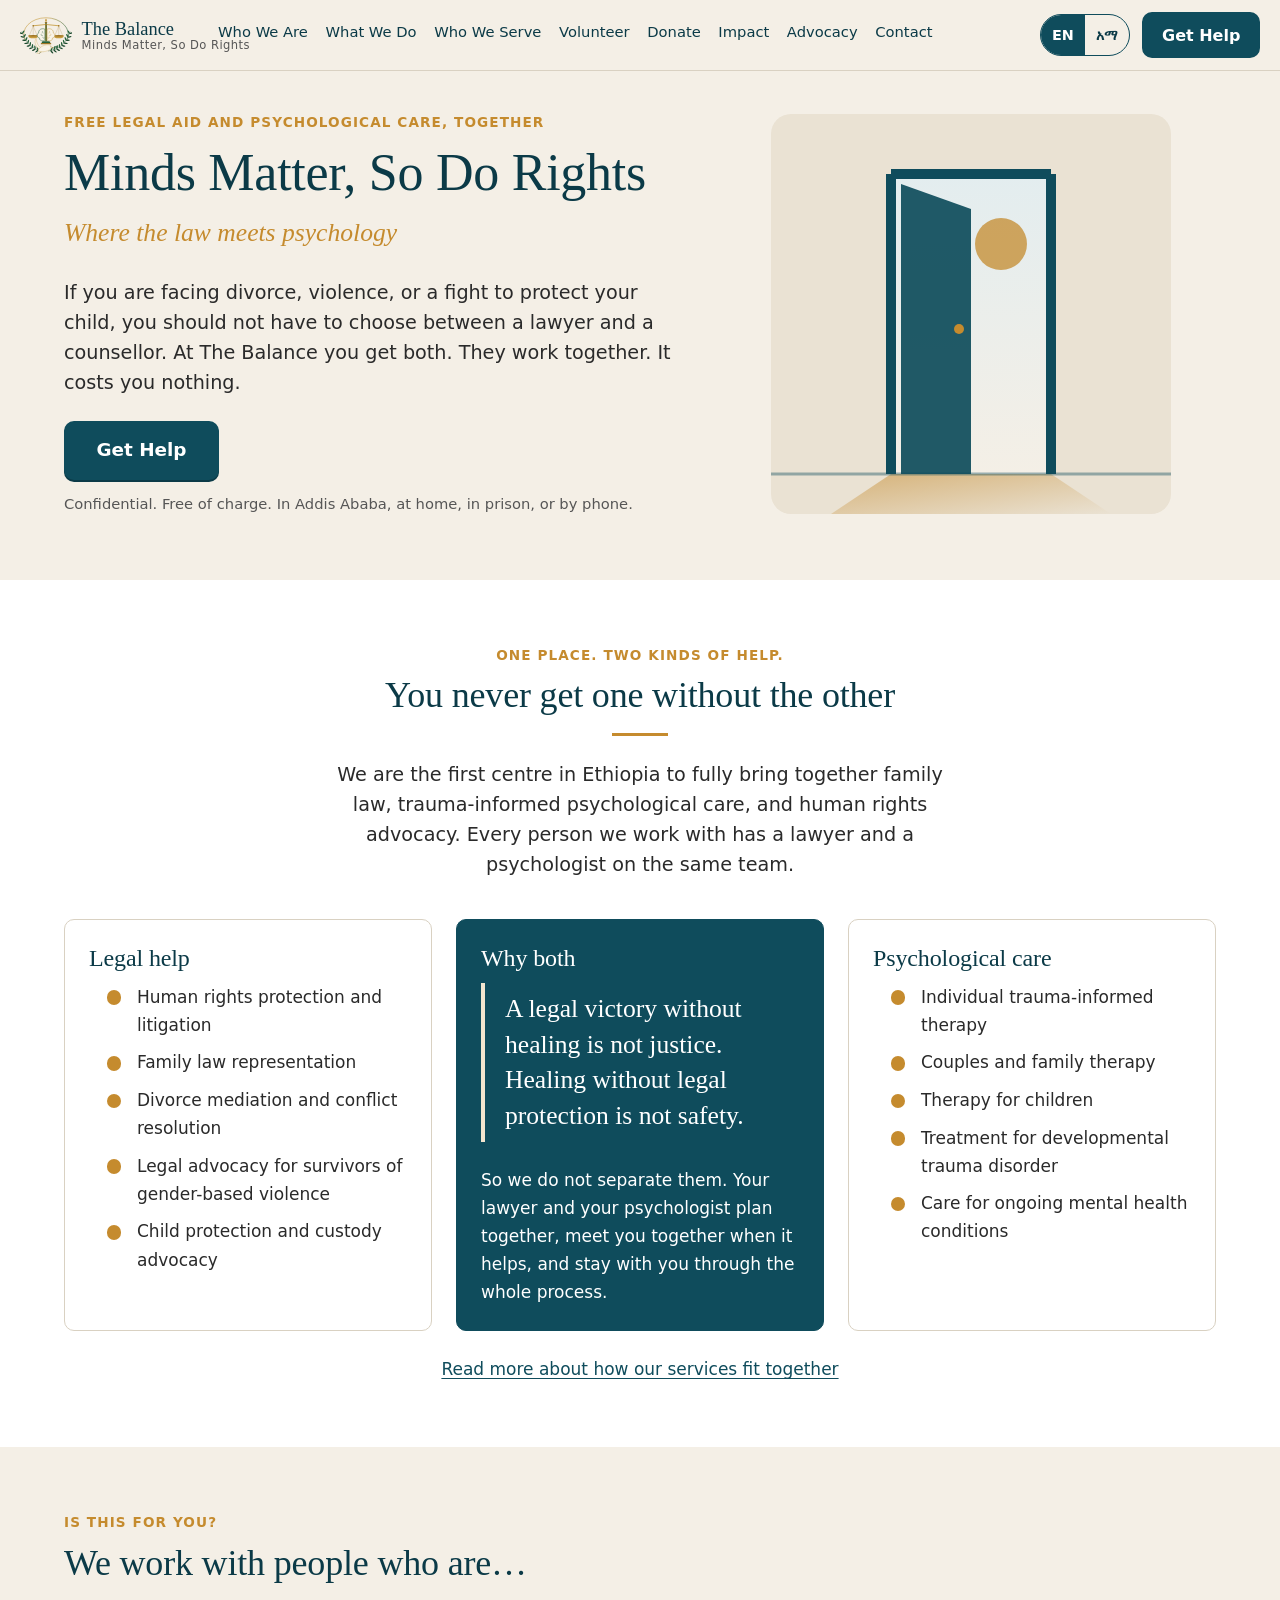
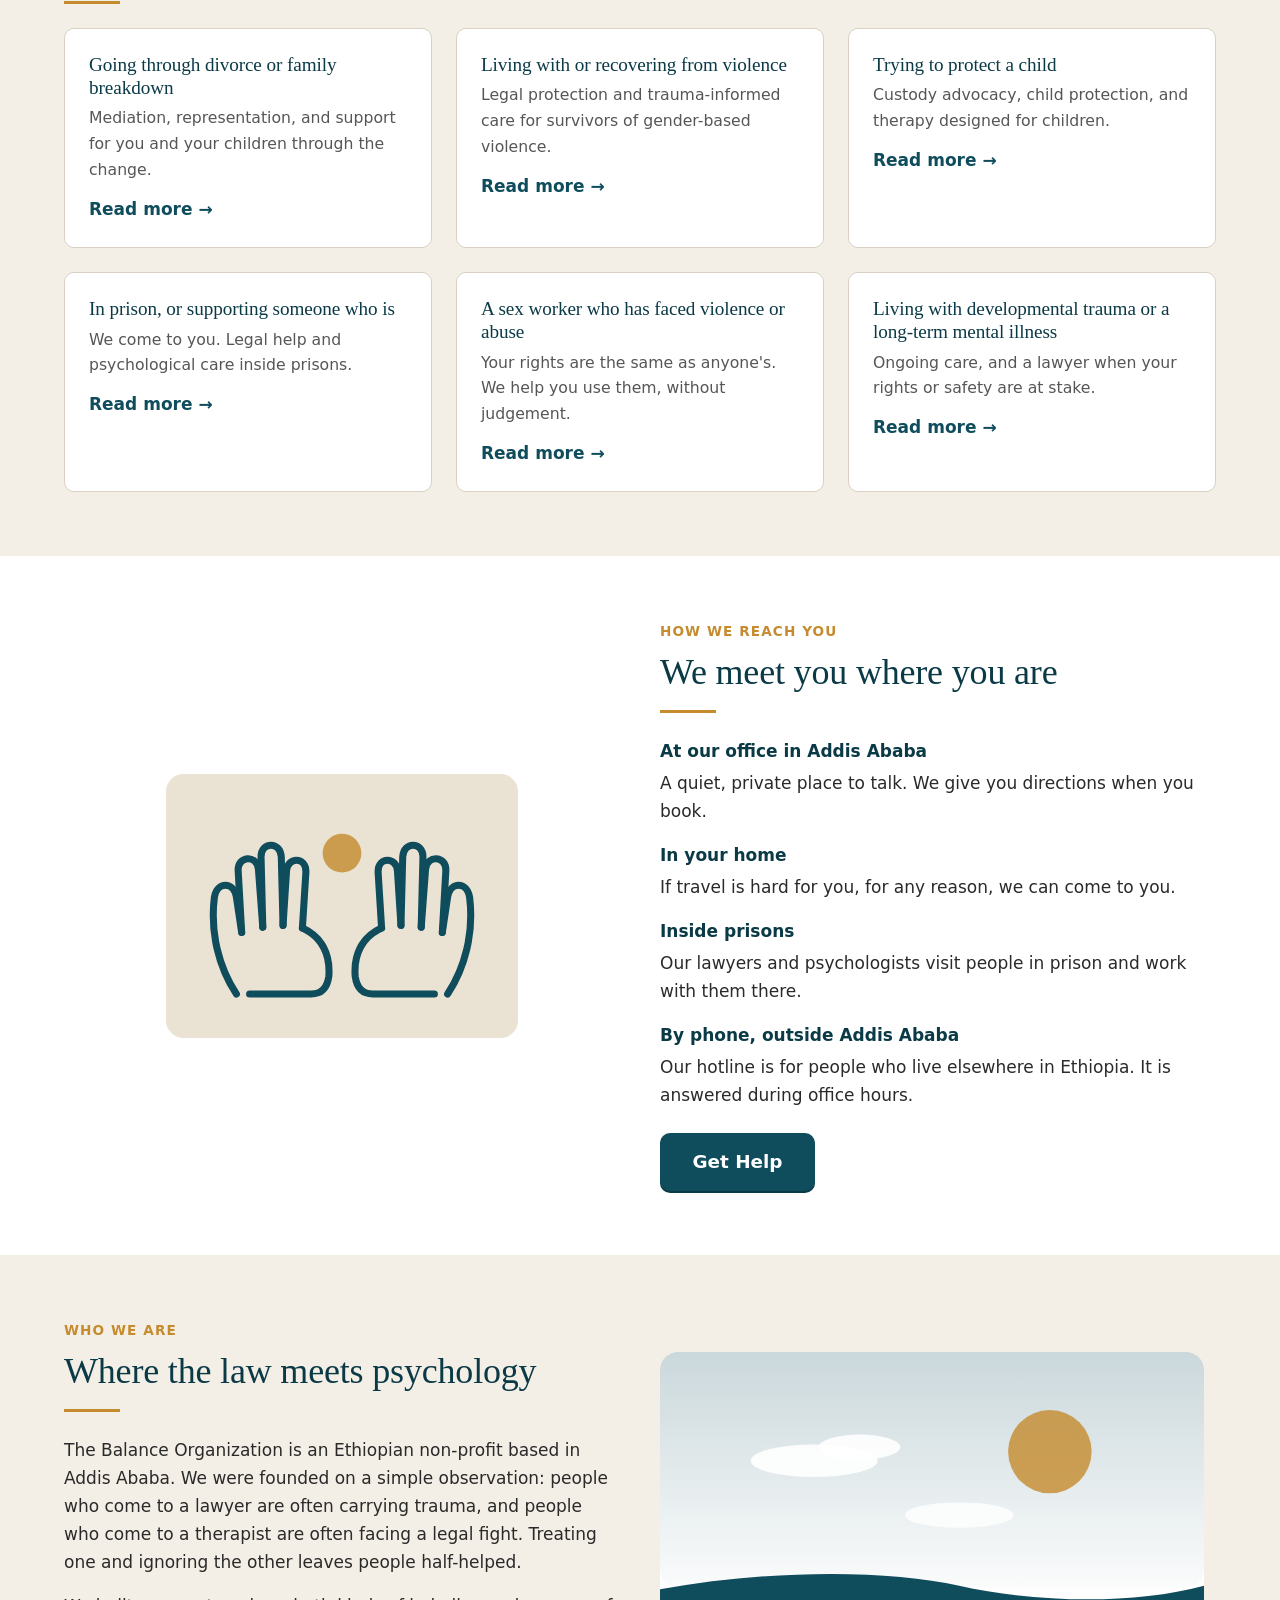
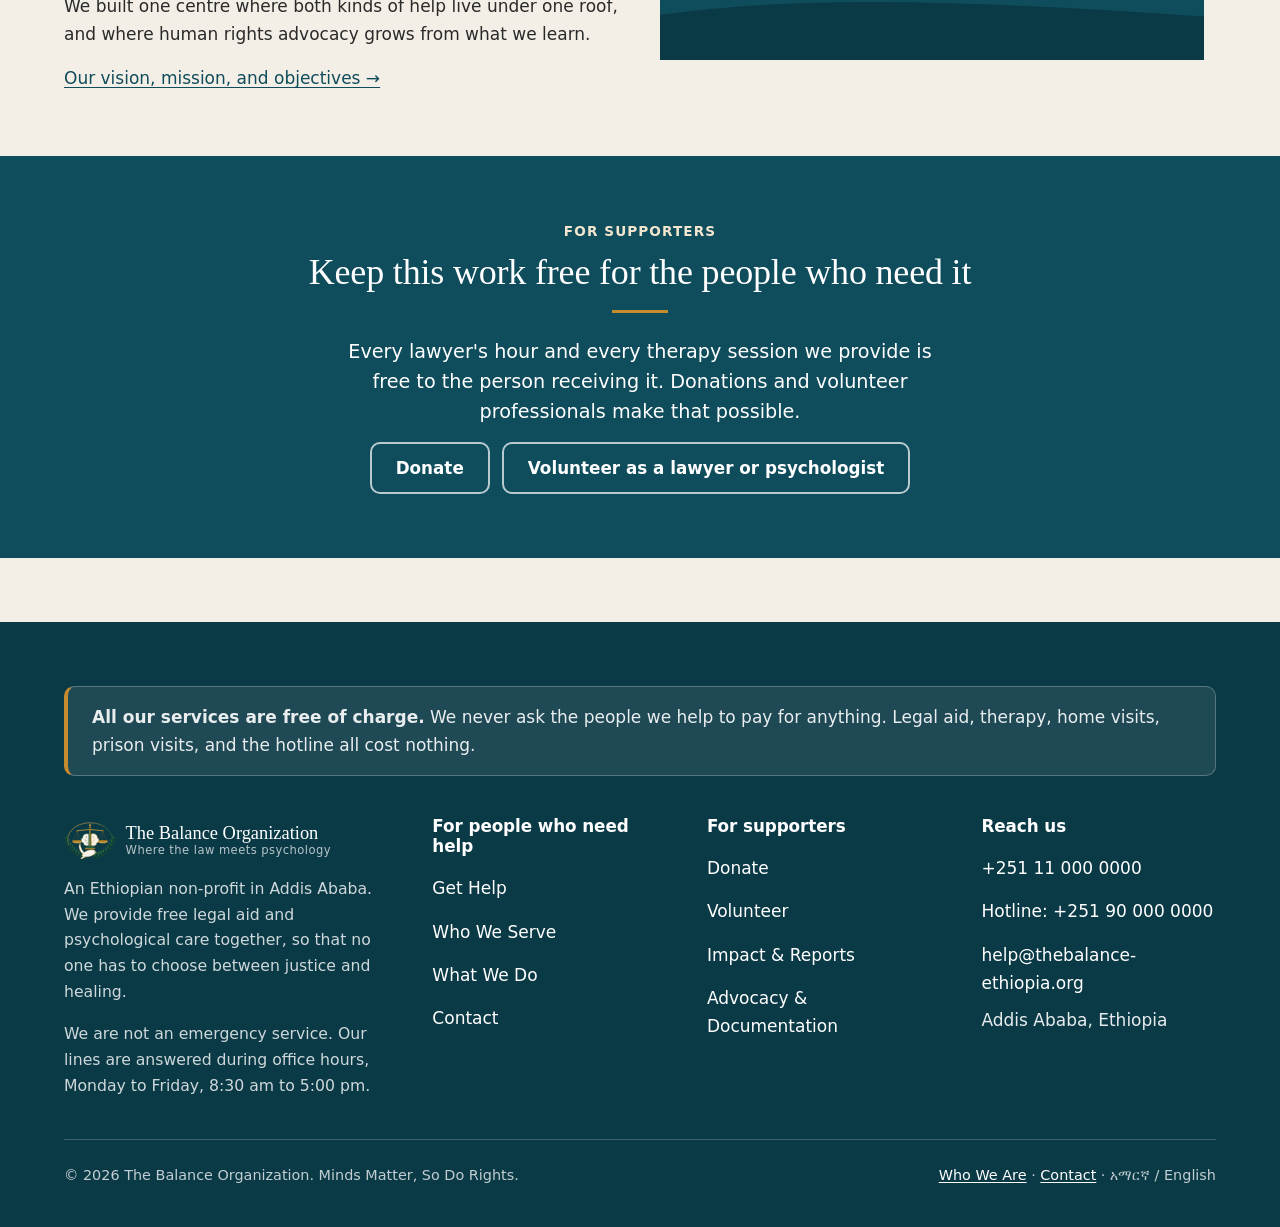
==== commit 661f9941: "Add the organization logo Vector recreation of the supplied logo artwork: scales holding a green and" ====
--- a/index.html
+++ b/index.html
@@ -14,7 +14,7 @@
 <header class="site-header">
   <div class="wrap site-header__bar">
     <a class="brand" href="index.html">
-      <img class="brand__mark" src="assets/img/mark.svg" alt="" width="36" height="36">
+      <img class="brand__mark" src="assets/img/mark.svg" alt="" width="52" height="38">
       <span class="brand__name">The Balance<small>Minds Matter, So Do Rights</small></span>
     </a>
     <nav class="site-nav" id="site-nav" aria-label="Main" data-open="false">
@@ -208,7 +208,7 @@
     <div class="footer-grid">
       <div class="footer-brand">
         <a class="brand" href="index.html">
-          <img class="brand__mark" src="assets/img/mark.svg" alt="" width="36" height="36">
+          <img class="brand__mark" src="assets/img/mark.svg" alt="" width="52" height="38">
           <span class="brand__name">The Balance Organization<small>Where the law meets psychology</small></span>
         </a>
         <p>An Ethiopian non-profit in Addis Ababa. We provide free legal aid and psychological care together, so that no one has to choose between justice and healing.</p>
--- a/assets/css/style.css
+++ b/assets/css/style.css
@@ -198,7 +198,7 @@
   text-decoration: none; color: var(--teal-dark);
   margin-right: auto; min-height: var(--tap);
 }
-.brand__mark { width: 2.25rem; height: 2.25rem; flex: none; }
+.brand__mark { width: 3.25rem; height: auto; flex: none; }
 .brand__name {
   font-family: var(--font-serif); font-size: 1.15rem; line-height: 1.1; white-space: nowrap;
 }
@@ -520,6 +520,7 @@
 .flow-actions { display: flex; flex-wrap: wrap; gap: 0.75rem; align-items: center; }
 .art { max-width: 22rem; margin-inline: auto; }
 .art--wide { max-width: 34rem; }
+.logo-frame { background: var(--white); border: 1px solid var(--line); border-radius: var(--radius); padding: var(--space-3); }
 .two-up { display: grid; gap: var(--space-4); align-items: center; }
 @media (min-width: 52em) { .two-up { grid-template-columns: 1fr 1fr; } .two-up--art-left .two-up__art { order: -1; } }
 
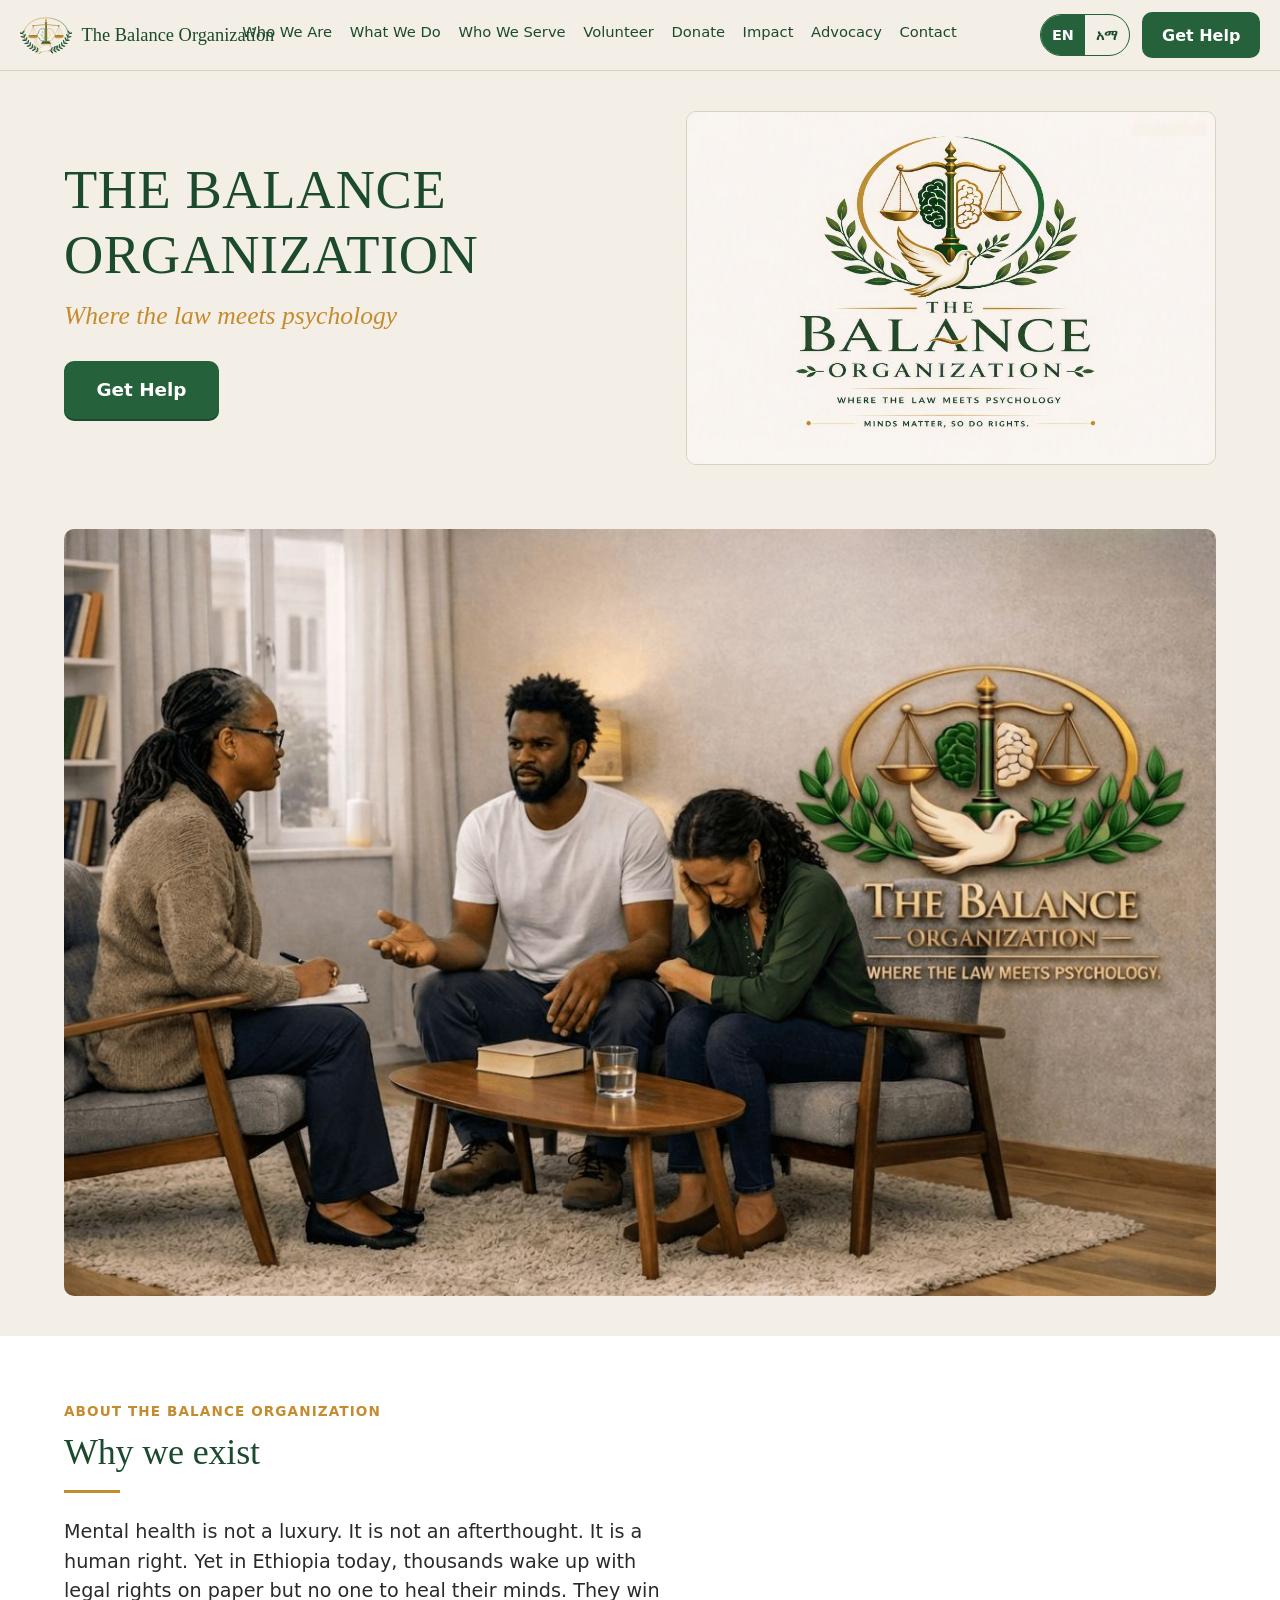
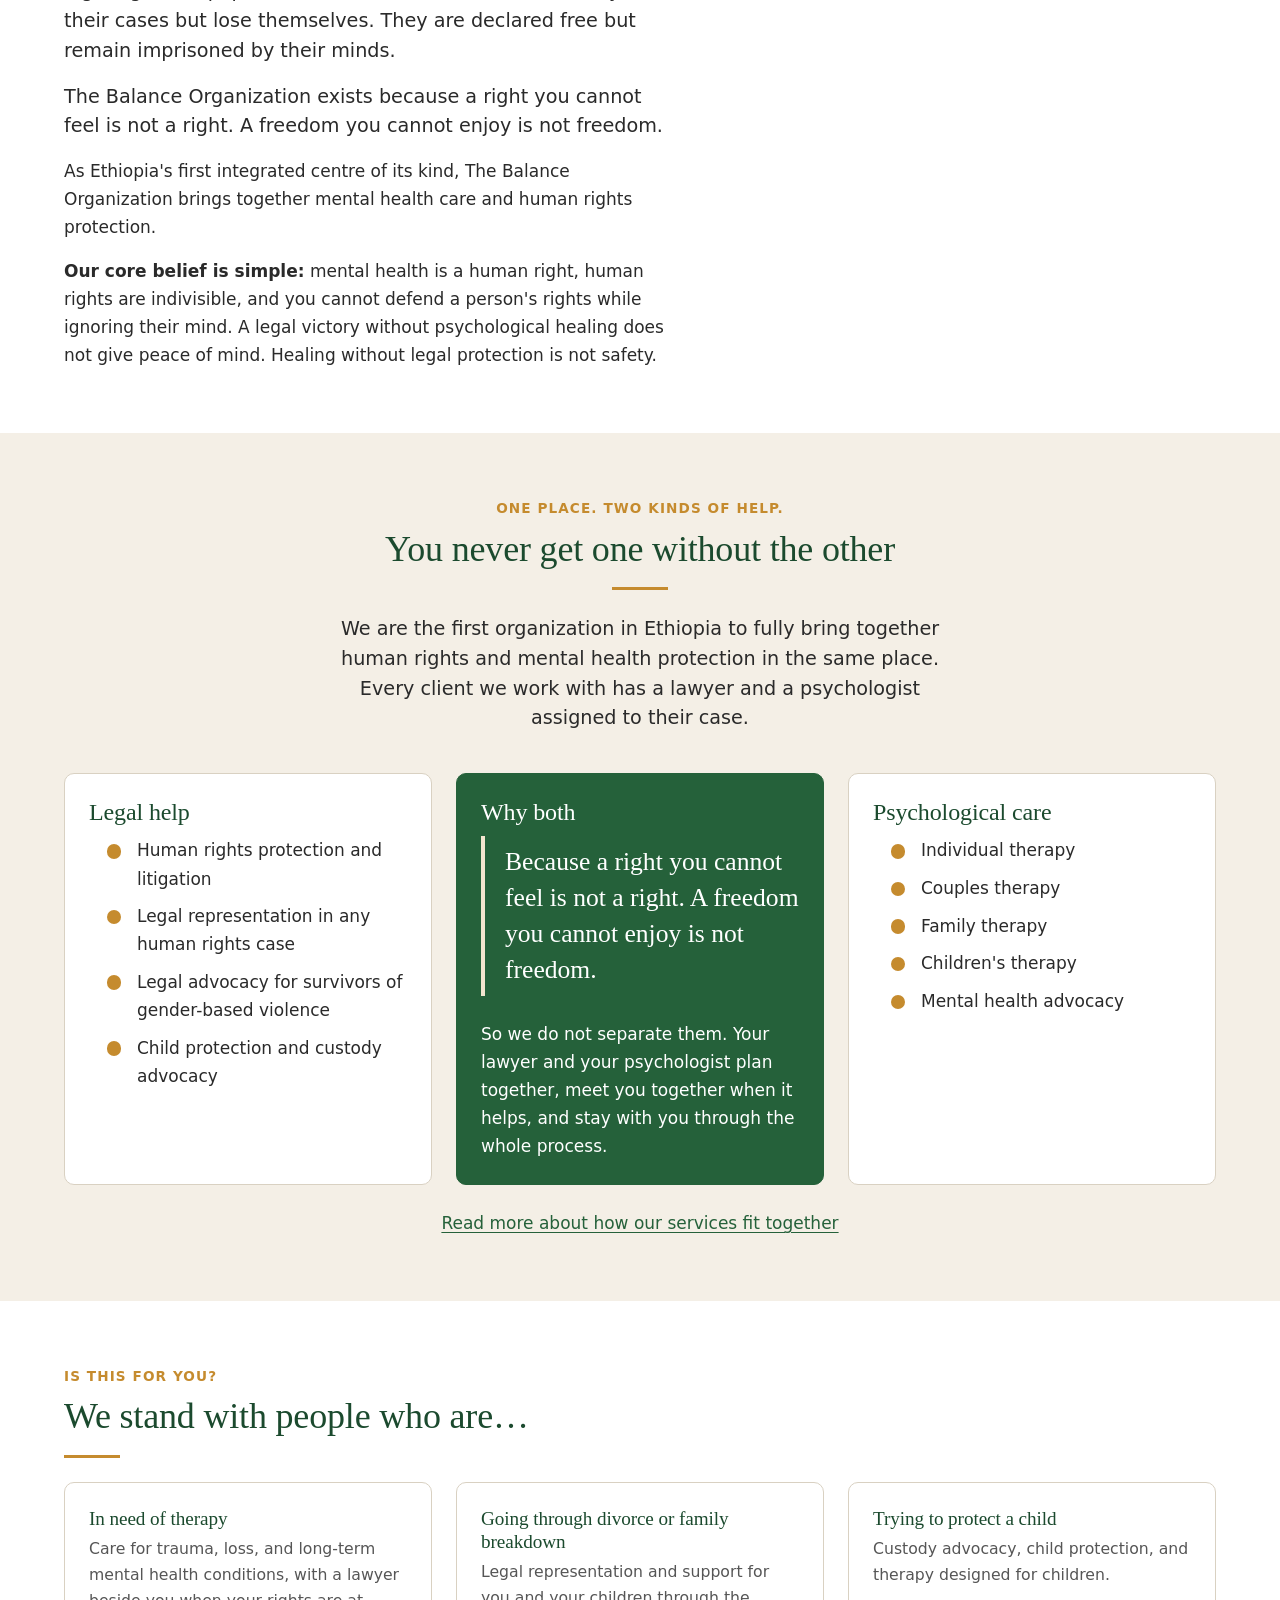
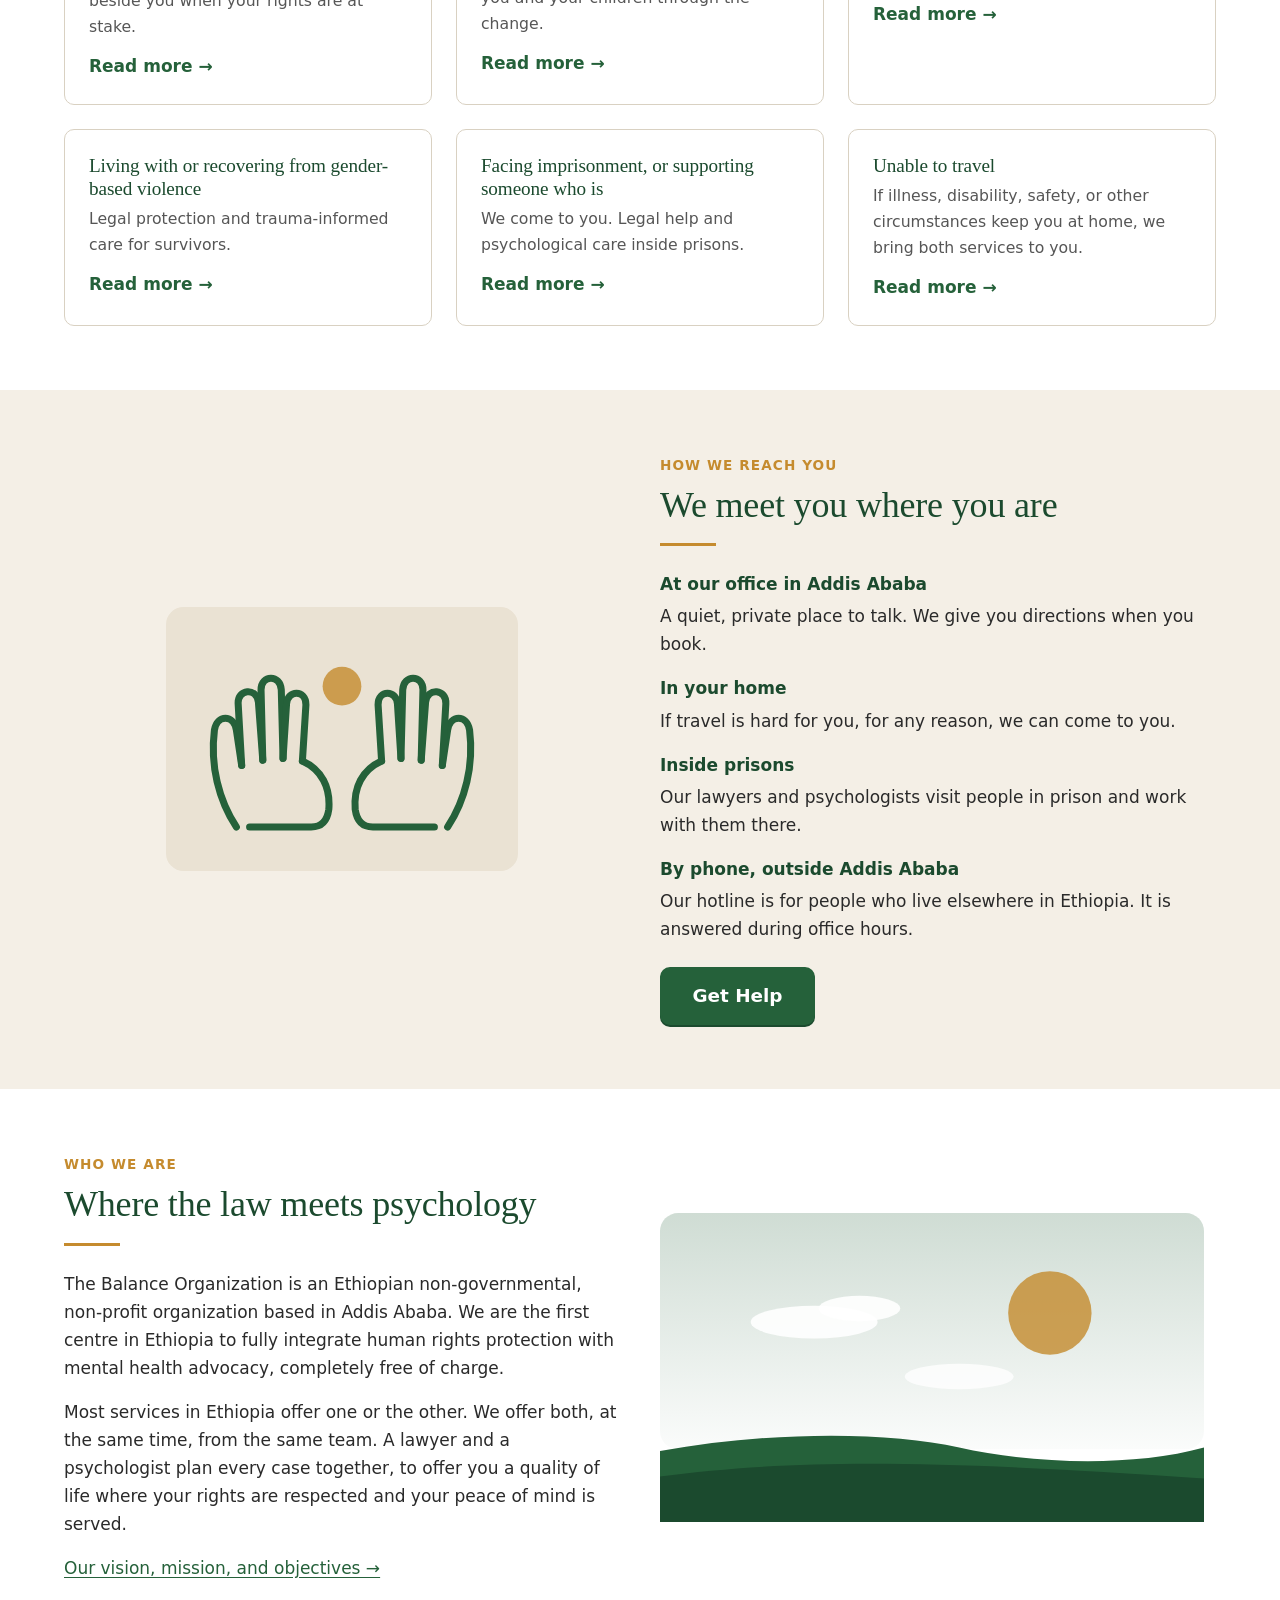
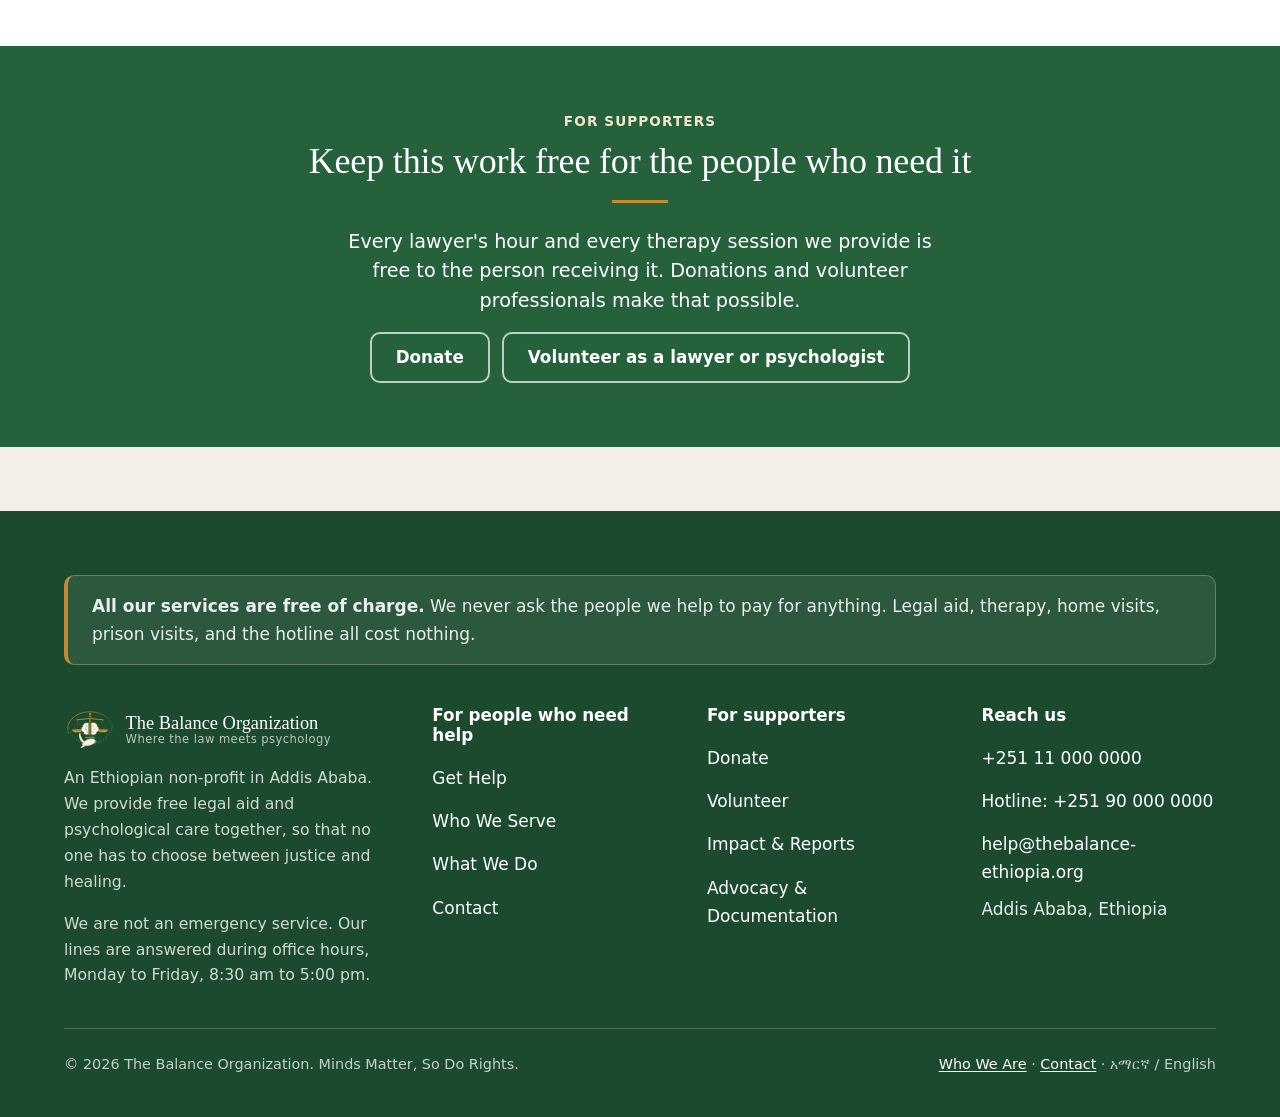
==== commit 0dce01f3: "Revise site to the organisation's brief: green palette, new home page, updated content - Green and g" ====
--- a/index.html
+++ b/index.html
@@ -4,8 +4,8 @@
   <meta charset="utf-8">
   <meta name="viewport" content="width=device-width, initial-scale=1">
   <title>The Balance Organization</title>
-  <meta name="description" content="Free integrated legal aid and psychological care in Addis Ababa, Ethiopia. Minds Matter, So Do Rights.">
-  <meta name="theme-color" content="#0F4C5C">
+  <meta name="description" content="The Balance Organization: free integrated legal aid and psychological care in Addis Ababa, Ethiopia. Where the law meets psychology.">
+  <meta name="theme-color" content="#25613A">
   <link rel="icon" href="favicon.svg" type="image/svg+xml">
   <link rel="stylesheet" href="assets/css/style.css">
 </head>
@@ -14,8 +14,8 @@
 <header class="site-header">
   <div class="wrap site-header__bar">
     <a class="brand" href="index.html">
-      <img class="brand__mark" src="assets/img/mark.svg" alt="" width="52" height="38">
-      <span class="brand__name">The Balance<small>Minds Matter, So Do Rights</small></span>
+      <img class="brand__mark" src="assets/img/mark.svg" alt="" width="36" height="36">
+      <span class="brand__name">The Balance Organization</span>
     </a>
     <nav class="site-nav" id="site-nav" aria-label="Main" data-open="false">
       <ul>
@@ -51,54 +51,68 @@
 
 <main id="main">
 
-<section class="hero">
+<section class="hero hero--home">
   <div class="wrap hero__inner">
     <div>
-      <span class="eyebrow">Free legal aid and psychological care, together</span>
-      <h1>Minds Matter, So Do Rights</h1>
+      <h1 class="wordmark">The Balance Organization</h1>
       <p class="tagline">Where the law meets psychology</p>
-      <p class="lead measure">If you are facing divorce, violence, or a fight to protect your child, you should not have to choose between a lawyer and a counsellor. At The Balance you get both. They work together. It costs you nothing.</p>
       <a class="btn btn--help" href="get-help.html">Get Help</a>
-      <span class="btn-note">Confidential. Free of charge. In Addis Ababa, at home, in prison, or by phone.</span>
-    </div>
-    <div class="hero__art">
-      <img src="assets/img/doorway.svg" alt="" width="400" height="400">
-    </div>
+    </div>
+    <div class="hero__art hero__logo">
+      <img src="assets/img/logo.jpg" alt="The Balance Organization logo: scales of justice holding a brain, a dove with an olive branch, and a laurel wreath" width="1000" height="667">
+    </div>
+  </div>
+</section>
+
+<section class="photo-band">
+  <div class="wrap">
+    <img src="assets/img/session.jpg" alt="A counsellor listening to a couple in a calm sitting room" width="1200" height="799">
   </div>
 </section>
 
 <section class="section section--white">
+  <div class="wrap">
+    <span class="eyebrow">About The Balance Organization</span>
+    <h2>Why we exist</h2>
+    <hr class="rule">
+    <p class="lead measure">Mental health is not a luxury. It is not an afterthought. It is a human right. Yet in Ethiopia today, thousands wake up with legal rights on paper but no one to heal their minds. They win their cases but lose themselves. They are declared free but remain imprisoned by their minds.</p>
+    <p class="lead measure">The Balance Organization exists because a right you cannot feel is not a right. A freedom you cannot enjoy is not freedom.</p>
+    <p class="measure">As Ethiopia's first integrated centre of its kind, The Balance Organization brings together mental health care and human rights protection.</p>
+    <p class="measure"><strong>Our core belief is simple:</strong> mental health is a human right, human rights are indivisible, and you cannot defend a person's rights while ignoring their mind. A legal victory without psychological healing does not give peace of mind. Healing without legal protection is not safety.</p>
+  </div>
+</section>
+
+<section class="section">
   <div class="wrap">
     <div class="center">
       <span class="eyebrow">One place. Two kinds of help.</span>
       <h2>You never get one without the other</h2>
       <hr class="rule">
-      <p class="lead measure">We are the first centre in Ethiopia to fully bring together family law, trauma-informed psychological care, and human rights advocacy. Every person we work with has a lawyer and a psychologist on the same team.</p>
+      <p class="lead measure">We are the first organization in Ethiopia to fully bring together human rights and mental health protection in the same place. Every client we work with has a lawyer and a psychologist assigned to their case.</p>
     </div>
     <div class="grid grid--3 mt-4">
       <div class="card">
         <h3>Legal help</h3>
         <ul class="checklist">
           <li>Human rights protection and litigation</li>
-          <li>Family law representation</li>
-          <li>Divorce mediation and conflict resolution</li>
+          <li>Legal representation in any human rights case</li>
           <li>Legal advocacy for survivors of gender-based violence</li>
           <li>Child protection and custody advocacy</li>
         </ul>
       </div>
-      <div class="card card--teal">
+      <div class="card card--green">
         <h3>Why both</h3>
-        <p class="quote-block" style="margin-top:0">A legal victory without healing is not justice. Healing without legal protection is not safety.</p>
+        <p class="quote-block" style="margin-top:0">Because a right you cannot feel is not a right. A freedom you cannot enjoy is not freedom.</p>
         <p>So we do not separate them. Your lawyer and your psychologist plan together, meet you together when it helps, and stay with you through the whole process.</p>
       </div>
       <div class="card">
         <h3>Psychological care</h3>
         <ul class="checklist">
-          <li>Individual trauma-informed therapy</li>
-          <li>Couples and family therapy</li>
-          <li>Therapy for children</li>
-          <li>Treatment for developmental trauma disorder</li>
-          <li>Care for ongoing mental health conditions</li>
+          <li>Individual therapy</li>
+          <li>Couples therapy</li>
+          <li>Family therapy</li>
+          <li>Children's therapy</li>
+          <li>Mental health advocacy</li>
         </ul>
       </div>
     </div>
@@ -106,20 +120,20 @@
   </div>
 </section>
 
-<section class="section">
+<section class="section section--white">
   <div class="wrap">
     <span class="eyebrow">Is this for you?</span>
-    <h2>We work with people who are&hellip;</h2>
+    <h2>We stand with people who are&hellip;</h2>
     <hr class="rule">
     <div class="grid grid--3">
+      <a class="tile" href="who-we-serve.html#therapy">
+        <h3>In need of therapy</h3>
+        <p>Care for trauma, loss, and long-term mental health conditions, with a lawyer beside you when your rights are at stake.</p>
+        <span class="tile__go">Read more &rarr;</span>
+      </a>
       <a class="tile" href="who-we-serve.html#divorce">
         <h3>Going through divorce or family breakdown</h3>
-        <p>Mediation, representation, and support for you and your children through the change.</p>
-        <span class="tile__go">Read more &rarr;</span>
-      </a>
-      <a class="tile" href="who-we-serve.html#violence">
-        <h3>Living with or recovering from violence</h3>
-        <p>Legal protection and trauma-informed care for survivors of gender-based violence.</p>
+        <p>Legal representation and support for you and your children through the change.</p>
         <span class="tile__go">Read more &rarr;</span>
       </a>
       <a class="tile" href="who-we-serve.html#children">
@@ -127,26 +141,26 @@
         <p>Custody advocacy, child protection, and therapy designed for children.</p>
         <span class="tile__go">Read more &rarr;</span>
       </a>
+      <a class="tile" href="who-we-serve.html#violence">
+        <h3>Living with or recovering from gender-based violence</h3>
+        <p>Legal protection and trauma-informed care for survivors.</p>
+        <span class="tile__go">Read more &rarr;</span>
+      </a>
       <a class="tile" href="who-we-serve.html#prison">
-        <h3>In prison, or supporting someone who is</h3>
+        <h3>Facing imprisonment, or supporting someone who is</h3>
         <p>We come to you. Legal help and psychological care inside prisons.</p>
         <span class="tile__go">Read more &rarr;</span>
       </a>
-      <a class="tile" href="who-we-serve.html#sex-work">
-        <h3>A sex worker who has faced violence or abuse</h3>
-        <p>Your rights are the same as anyone's. We help you use them, without judgement.</p>
-        <span class="tile__go">Read more &rarr;</span>
-      </a>
-      <a class="tile" href="who-we-serve.html#mental-health">
-        <h3>Living with developmental trauma or a long-term mental illness</h3>
-        <p>Ongoing care, and a lawyer when your rights or safety are at stake.</p>
-        <span class="tile__go">Read more &rarr;</span>
-      </a>
-    </div>
-  </div>
-</section>
-
-<section class="section section--white">
+      <a class="tile" href="who-we-serve.html#mobility">
+        <h3>Unable to travel</h3>
+        <p>If illness, disability, safety, or other circumstances keep you at home, we bring both services to you.</p>
+        <span class="tile__go">Read more &rarr;</span>
+      </a>
+    </div>
+  </div>
+</section>
+
+<section class="section">
   <div class="wrap two-up two-up--art-left">
     <div class="two-up__art art">
       <img src="assets/img/hands.svg" alt="" width="400" height="300">
@@ -170,14 +184,14 @@
   </div>
 </section>
 
-<section class="section">
+<section class="section section--white">
   <div class="wrap two-up">
     <div>
       <span class="eyebrow">Who we are</span>
       <h2>Where the law meets psychology</h2>
       <hr class="rule">
-      <p class="measure">The Balance Organization is an Ethiopian non-profit based in Addis Ababa. We were founded on a simple observation: people who come to a lawyer are often carrying trauma, and people who come to a therapist are often facing a legal fight. Treating one and ignoring the other leaves people half-helped.</p>
-      <p class="measure">We built one centre where both kinds of help live under one roof, and where human rights advocacy grows from what we learn.</p>
+      <p class="measure">The Balance Organization is an Ethiopian non-governmental, non-profit organization based in Addis Ababa. We are the first centre in Ethiopia to fully integrate human rights protection with mental health advocacy, completely free of charge.</p>
+      <p class="measure">Most services in Ethiopia offer one or the other. We offer both, at the same time, from the same team. A lawyer and a psychologist plan every case together, to offer you a quality of life where your rights are respected and your peace of mind is served.</p>
       <p><a href="who-we-are.html">Our vision, mission, and objectives &rarr;</a></p>
     </div>
     <div class="two-up__art art--wide">
@@ -186,7 +200,7 @@
   </div>
 </section>
 
-<section class="section section--teal">
+<section class="section section--green">
   <div class="wrap center">
     <span class="eyebrow">For supporters</span>
     <h2>Keep this work free for the people who need it</h2>
@@ -208,7 +222,7 @@
     <div class="footer-grid">
       <div class="footer-brand">
         <a class="brand" href="index.html">
-          <img class="brand__mark" src="assets/img/mark.svg" alt="" width="52" height="38">
+          <img class="brand__mark" src="assets/img/mark.svg" alt="" width="36" height="36">
           <span class="brand__name">The Balance Organization<small>Where the law meets psychology</small></span>
         </a>
         <p>An Ethiopian non-profit in Addis Ababa. We provide free legal aid and psychological care together, so that no one has to choose between justice and healing.</p>
--- a/assets/css/style.css
+++ b/assets/css/style.css
@@ -4,9 +4,9 @@
    ========================================================================== */
 
 :root {
-  --teal: #0F4C5C;
-  --teal-dark: #0B3A47;
-  --teal-soft: #E3EDEF;
+  --green: #25613A;
+  --green-dark: #1B4A2E;
+  --green-soft: #E4EEE5;
   --sand: #F4EFE6;
   --sand-deep: #EAE2D3;
   --gold: #C58B2E;
@@ -54,7 +54,7 @@
   font-family: var(--font-serif);
   font-weight: 400;
   line-height: 1.2;
-  color: var(--teal-dark);
+  color: var(--green-dark);
   margin: 0 0 var(--space-2);
   letter-spacing: -0.005em;
 }
@@ -66,8 +66,8 @@
 p:last-child, ul:last-child, ol:last-child { margin-bottom: 0; }
 ul, ol { padding-left: 1.25rem; }
 li { margin-bottom: 0.4rem; }
-a { color: var(--teal); text-underline-offset: 0.15em; }
-a:hover { color: var(--teal-dark); }
+a { color: var(--green); text-underline-offset: 0.15em; }
+a:hover { color: var(--green-dark); }
 strong { font-weight: 600; }
 small { font-size: 0.9rem; }
 hr { border: 0; border-top: 1px solid var(--line); margin: var(--space-4) 0; }
@@ -88,7 +88,7 @@
 
 .skip-link {
   position: absolute; left: 0.5rem; top: -4rem;
-  background: var(--teal); color: var(--white);
+  background: var(--green); color: var(--white);
   padding: 0.75rem 1rem; border-radius: var(--radius);
   z-index: 100; text-decoration: none;
 }
@@ -104,10 +104,10 @@
 
 .section { padding: var(--space-5) 0; }
 .section--tight { padding: var(--space-4) 0; }
-.section--teal { background: var(--teal); color: var(--white); }
-.section--teal h1, .section--teal h2, .section--teal h3, .section--teal h4 { color: var(--white); }
-.section--teal a { color: var(--white); }
-.section--teal .muted { color: rgba(255,255,255,0.85); }
+.section--green { background: var(--green); color: var(--white); }
+.section--green h1, .section--green h2, .section--green h3, .section--green h4 { color: var(--white); }
+.section--green a { color: var(--white); }
+.section--green .muted { color: rgba(255,255,255,0.85); }
 .section--white { background: var(--white); }
 .section--deep { background: var(--sand-deep); }
 
@@ -121,7 +121,7 @@
   margin-bottom: var(--space-1);
   display: block;
 }
-.section--teal .eyebrow { color: var(--gold-soft); }
+.section--green .eyebrow { color: var(--gold-soft); }
 .lead { font-size: 1.2rem; line-height: 1.55; }
 .muted { color: var(--ink-muted); }
 
@@ -159,27 +159,27 @@
   line-height: 1.2; text-align: center;
 }
 .btn--help {
-  background: var(--teal); color: var(--white); border-color: var(--teal);
+  background: var(--green); color: var(--white); border-color: var(--green);
   font-size: 1.15rem; padding: 1rem 1.9rem;
-  box-shadow: 0 2px 0 var(--teal-dark);
-}
-.btn--help:hover, .btn--help:focus-visible { background: var(--teal-dark); border-color: var(--teal-dark); color: var(--white); }
-.section--teal .btn--help { background: var(--white); color: var(--teal-dark); border-color: var(--white); box-shadow: 0 2px 0 rgba(0,0,0,0.25); }
-.section--teal .btn--help:hover { background: var(--sand); color: var(--teal-dark); border-color: var(--sand); }
+  box-shadow: 0 2px 0 var(--green-dark);
+}
+.btn--help:hover, .btn--help:focus-visible { background: var(--green-dark); border-color: var(--green-dark); color: var(--white); }
+.section--green .btn--help { background: var(--white); color: var(--green-dark); border-color: var(--white); box-shadow: 0 2px 0 rgba(0,0,0,0.25); }
+.section--green .btn--help:hover { background: var(--sand); color: var(--green-dark); border-color: var(--sand); }
 
 .btn--secondary {
-  background: transparent; color: var(--teal-dark); border-color: var(--teal);
-}
-.btn--secondary:hover, .btn--secondary:focus-visible { background: var(--teal-soft); color: var(--teal-dark); }
-.section--teal .btn--secondary { color: var(--white); border-color: rgba(255,255,255,0.7); }
-.section--teal .btn--secondary:hover { background: rgba(255,255,255,0.12); color: var(--white); }
-
-.btn--quiet { background: transparent; color: var(--teal); border-color: transparent; text-decoration: underline; text-underline-offset: 0.2em; }
+  background: transparent; color: var(--green-dark); border-color: var(--green);
+}
+.btn--secondary:hover, .btn--secondary:focus-visible { background: var(--green-soft); color: var(--green-dark); }
+.section--green .btn--secondary { color: var(--white); border-color: rgba(255,255,255,0.7); }
+.section--green .btn--secondary:hover { background: rgba(255,255,255,0.12); color: var(--white); }
+
+.btn--quiet { background: transparent; color: var(--green); border-color: transparent; text-decoration: underline; text-underline-offset: 0.2em; }
 .btn--block { display: flex; width: 100%; }
 .btn--sm { min-height: 2.75rem; padding: 0.6rem 1.1rem; font-size: 0.98rem; }
 
 .btn-note { display: block; margin-top: 0.75rem; font-size: 0.92rem; color: var(--ink-muted); }
-.section--teal .btn-note { color: rgba(255,255,255,0.85); }
+.section--green .btn-note { color: rgba(255,255,255,0.85); }
 
 /* --------------------------------------------------------------------------
    Header
@@ -195,7 +195,7 @@
 }
 .brand {
   display: inline-flex; align-items: center; gap: 0.6rem;
-  text-decoration: none; color: var(--teal-dark);
+  text-decoration: none; color: var(--green-dark);
   margin-right: auto; min-height: var(--tap);
 }
 .brand__mark { width: 3.25rem; height: auto; flex: none; }
@@ -206,21 +206,21 @@
 .brand__name small { display: block; font-family: var(--font-sans); font-size: 0.72rem; color: var(--ink-muted); letter-spacing: 0.04em; }
 
 .lang-toggle {
-  display: inline-flex; border: 1px solid var(--teal); border-radius: 999px;
+  display: inline-flex; border: 1px solid var(--green); border-radius: 999px;
   overflow: hidden; flex: none;
 }
 .lang-toggle button {
   min-width: 2.75rem; min-height: 2.5rem; padding: 0 0.7rem;
-  background: transparent; border: 0; color: var(--teal-dark);
+  background: transparent; border: 0; color: var(--green-dark);
   font-family: var(--font-sans); font-size: 0.9rem; font-weight: 600; cursor: pointer;
 }
-.lang-toggle button[aria-pressed="true"] { background: var(--teal); color: var(--white); }
+.lang-toggle button[aria-pressed="true"] { background: var(--green); color: var(--white); }
 
 .nav-toggle {
   display: inline-flex; align-items: center; justify-content: center;
   width: var(--tap); height: var(--tap); flex: none;
-  background: transparent; border: 1px solid var(--teal); border-radius: var(--radius);
-  color: var(--teal-dark); cursor: pointer;
+  background: transparent; border: 1px solid var(--green); border-radius: var(--radius);
+  color: var(--green-dark); cursor: pointer;
 }
 .nav-toggle svg { width: 1.4rem; height: 1.4rem; }
 .nav-toggle .icon-close { display: none; }
@@ -234,10 +234,10 @@
 .site-nav ul { list-style: none; margin: 0; padding: 0; display: flex; flex-direction: column; }
 .site-nav a {
   display: flex; align-items: center; min-height: var(--tap);
-  padding: 0.5rem 0.75rem; text-decoration: none; color: var(--teal-dark);
+  padding: 0.5rem 0.75rem; text-decoration: none; color: var(--green-dark);
   font-weight: 500; border-radius: var(--radius); border-bottom: 1px solid var(--line);
 }
-.site-nav a:hover { background: var(--teal-soft); }
+.site-nav a:hover { background: var(--green-soft); }
 .site-nav a[aria-current="page"] { font-weight: 700; box-shadow: inset 4px 0 0 var(--gold); }
 
 @media (min-width: 75em) {
@@ -286,9 +286,9 @@
   background: var(--white); border: 1px solid var(--line); border-radius: var(--radius);
   padding: var(--space-3);
 }
-.card--teal { background: var(--teal); color: var(--white); border-color: var(--teal); }
-.card--teal h2, .card--teal h3, .card--teal h4 { color: var(--white); }
-.card--teal a { color: var(--white); }
+.card--green { background: var(--green); color: var(--white); border-color: var(--green); }
+.card--green h2, .card--green h3, .card--green h4 { color: var(--white); }
+.card--green a { color: var(--white); }
 .card--soft { background: var(--sand-deep); border-color: var(--sand-deep); }
 .card--accent { border-top: 4px solid var(--gold); }
 .card h3 { margin-bottom: 0.6rem; }
@@ -300,10 +300,10 @@
   padding: var(--space-3); min-height: var(--tap);
   transition: border-color 120ms ease, transform 120ms ease;
 }
-.tile:hover, .tile:focus-visible { border-color: var(--teal); }
+.tile:hover, .tile:focus-visible { border-color: var(--green); }
 .tile h3 { font-size: 1.2rem; margin-bottom: 0.4rem; }
 .tile p { margin: 0; color: var(--ink-muted); font-size: 0.98rem; }
-.tile .tile__go { display: inline-block; margin-top: 0.75rem; color: var(--teal); font-weight: 600; }
+.tile .tile__go { display: inline-block; margin-top: 0.75rem; color: var(--green); font-weight: 600; }
 
 .checklist { list-style: none; padding: 0; }
 .checklist li { position: relative; padding-left: 1.9rem; margin-bottom: 0.6rem; }
@@ -312,7 +312,7 @@
   width: 0.9rem; height: 0.9rem; border-radius: 50%;
   background: var(--gold);
 }
-.section--teal .checklist li::before { background: var(--gold-soft); }
+.section--green .checklist li::before { background: var(--gold-soft); }
 
 .steps { list-style: none; padding: 0; counter-reset: step; display: grid; gap: var(--space-3); }
 .steps li { position: relative; padding-left: 3.6rem; counter-increment: step; }
@@ -321,41 +321,41 @@
   position: absolute; left: 0; top: 0;
   width: 2.75rem; height: 2.75rem; border-radius: 50%;
   display: grid; place-items: center;
-  background: var(--teal); color: var(--white);
+  background: var(--green); color: var(--white);
   font-family: var(--font-serif); font-size: 1.3rem;
 }
 .steps h3 { font-size: 1.25rem; margin-bottom: 0.3rem; }
 .steps p { margin: 0; }
 @media (min-width: 52em) { .steps--row { grid-template-columns: repeat(3, 1fr); } }
 
-.definition dt { font-weight: 600; color: var(--teal-dark); margin-top: var(--space-2); }
+.definition dt { font-weight: 600; color: var(--green-dark); margin-top: var(--space-2); }
 .definition dd { margin: 0.25rem 0 0; }
 
 .quote-block {
   border-left: 4px solid var(--gold); padding: 0.5rem 0 0.5rem 1.25rem;
   font-family: var(--font-serif); font-size: clamp(1.25rem, 3.5vw, 1.6rem); line-height: 1.4;
-  color: var(--teal-dark); margin: var(--space-3) 0;
-}
-.section--teal .quote-block, .card--teal .quote-block, .model__bridge .quote-block { color: var(--white); border-left-color: var(--gold-soft); }
+  color: var(--green-dark); margin: var(--space-3) 0;
+}
+.section--green .quote-block, .card--green .quote-block, .model__bridge .quote-block { color: var(--white); border-left-color: var(--gold-soft); }
 
 .notice {
   display: flex; gap: 0.9rem; align-items: flex-start;
-  background: var(--white); border: 1px solid var(--line); border-left: 5px solid var(--teal);
+  background: var(--white); border: 1px solid var(--line); border-left: 5px solid var(--green);
   border-radius: var(--radius); padding: var(--space-2) var(--space-3);
 }
-.notice svg { width: 1.6rem; height: 1.6rem; flex: none; margin-top: 0.15rem; color: var(--teal); }
+.notice svg { width: 1.6rem; height: 1.6rem; flex: none; margin-top: 0.15rem; color: var(--green); }
 .notice p { margin: 0; }
 .notice--gold { border-left-color: var(--gold); }
 .notice--gold svg { color: var(--gold); }
-.notice--calm { background: var(--teal-soft); border-color: var(--teal-soft); border-left-color: var(--teal); }
+.notice--calm { background: var(--green-soft); border-color: var(--green-soft); border-left-color: var(--green); }
 
 /* Confidentiality block — required on Get Help and Contact */
 .confidential {
-  background: var(--white); border: 2px solid var(--teal); border-radius: var(--radius);
+  background: var(--white); border: 2px solid var(--green); border-radius: var(--radius);
   padding: var(--space-3);
 }
 .confidential h2, .confidential h3 { display: flex; align-items: center; gap: 0.6rem; margin-bottom: 0.75rem; }
-.confidential svg { width: 1.6rem; height: 1.6rem; color: var(--teal); flex: none; }
+.confidential svg { width: 1.6rem; height: 1.6rem; color: var(--green); flex: none; }
 
 /* --------------------------------------------------------------------------
    Integrated model (What We Do)
@@ -363,7 +363,7 @@
 .model { display: grid; gap: var(--space-3); }
 .model__col { background: var(--white); border: 1px solid var(--line); border-radius: var(--radius); padding: var(--space-3); }
 .model__bridge {
-  background: var(--teal); color: var(--white); border-radius: var(--radius); padding: var(--space-3);
+  background: var(--green); color: var(--white); border-radius: var(--radius); padding: var(--space-3);
   display: flex; flex-direction: column; justify-content: center;
 }
 .model__bridge h2, .model__bridge h3 { color: var(--white); }
@@ -377,9 +377,9 @@
    -------------------------------------------------------------------------- */
 .form { background: var(--white); border: 1px solid var(--line); border-radius: var(--radius); padding: var(--space-3); }
 .form fieldset { border: 0; padding: 0; margin: 0 0 var(--space-3); min-width: 0; }
-.form legend { font-weight: 600; color: var(--teal-dark); padding: 0; margin-bottom: 0.5rem; font-size: 1.05rem; }
+.form legend { font-weight: 600; color: var(--green-dark); padding: 0; margin-bottom: 0.5rem; font-size: 1.05rem; }
 .field { margin-bottom: var(--space-3); }
-.field label, .field .label { display: block; font-weight: 600; margin-bottom: 0.4rem; color: var(--teal-dark); }
+.field label, .field .label { display: block; font-weight: 600; margin-bottom: 0.4rem; color: var(--green-dark); }
 .field .hint { display: block; font-weight: 400; color: var(--ink-muted); font-size: 0.92rem; margin-top: 0.15rem; }
 .field input[type="text"], .field input[type="tel"], .field input[type="email"], .field input[type="number"],
 .field select, .field textarea {
@@ -387,7 +387,7 @@
   font: inherit; color: var(--charcoal);
   background: var(--white); border: 2px solid #8C8579; border-radius: var(--radius);
 }
-.field input:focus, .field select:focus, .field textarea:focus { border-color: var(--teal); outline: 3px solid var(--gold); outline-offset: 2px; }
+.field input:focus, .field select:focus, .field textarea:focus { border-color: var(--green); outline: 3px solid var(--gold); outline-offset: 2px; }
 .field textarea { min-height: 7rem; resize: vertical; }
 .optional { font-weight: 400; color: var(--ink-muted); }
 
@@ -398,15 +398,15 @@
   border: 2px solid var(--line); border-radius: var(--radius);
   background: var(--sand); font-weight: 500; cursor: pointer; margin: 0; color: var(--charcoal);
 }
-.choice label:hover { border-color: var(--teal); }
-.choice label:has(input:checked) { border-color: var(--teal); background: var(--teal-soft); }
-.choice input { width: 1.35rem; height: 1.35rem; margin: 0.15rem 0 0; flex: none; accent-color: var(--teal); }
+.choice label:hover { border-color: var(--green); }
+.choice label:has(input:checked) { border-color: var(--green); background: var(--green-soft); }
+.choice input { width: 1.35rem; height: 1.35rem; margin: 0.15rem 0 0; flex: none; accent-color: var(--green); }
 .choice--row { grid-template-columns: repeat(auto-fit, minmax(8rem, 1fr)); }
 
 .form-actions { margin-top: var(--space-3); }
 .form-status { margin-top: var(--space-2); }
 .form-status[hidden] { display: none; }
-.form-success { background: var(--teal-soft); border-radius: var(--radius); padding: var(--space-3); }
+.form-success { background: var(--green-soft); border-radius: var(--radius); padding: var(--space-3); }
 .form-success h3 { margin-bottom: 0.5rem; }
 .error-text { color: var(--danger); font-weight: 600; }
 
@@ -419,7 +419,7 @@
   background: var(--white); border: 2px solid var(--line); border-radius: var(--radius); padding: var(--space-3);
   position: relative;
 }
-.give-card[data-selected="true"] { border-color: var(--teal); box-shadow: 0 0 0 3px var(--teal-soft); }
+.give-card[data-selected="true"] { border-color: var(--green); box-shadow: 0 0 0 3px var(--green-soft); }
 .give-card__badge {
   position: absolute; top: -0.8rem; left: var(--space-3);
   background: var(--gold); color: var(--charcoal); font-size: 0.78rem; font-weight: 700;
@@ -433,7 +433,7 @@
   border: 2px solid var(--line); border-radius: var(--radius); background: var(--sand);
   font-weight: 600; cursor: pointer; margin: 0; text-align: center; padding: 0.5rem;
 }
-.amounts label:has(input:checked) { border-color: var(--teal); background: var(--teal); color: var(--white); }
+.amounts label:has(input:checked) { border-color: var(--green); background: var(--green); color: var(--white); }
 .amounts input { position: absolute; opacity: 0; width: 0; height: 0; }
 .amount-custom { display: flex; gap: 0.5rem; align-items: center; }
 .amount-custom input { flex: 1; min-width: 0; }
@@ -446,10 +446,10 @@
   background: var(--white); border: 2px solid var(--line); border-radius: var(--radius);
   padding: var(--space-2) var(--space-3); cursor: pointer; margin: 0; min-height: var(--tap);
 }
-.fund:hover { border-color: var(--teal); }
-.fund:has(input:checked) { border-color: var(--teal); background: var(--teal-soft); }
-.fund input { width: 1.35rem; height: 1.35rem; margin-top: 0.25rem; flex: none; accent-color: var(--teal); }
-.fund strong { display: block; color: var(--teal-dark); font-family: var(--font-serif); font-weight: 400; font-size: 1.15rem; margin-bottom: 0.2rem; }
+.fund:hover { border-color: var(--green); }
+.fund:has(input:checked) { border-color: var(--green); background: var(--green-soft); }
+.fund input { width: 1.35rem; height: 1.35rem; margin-top: 0.25rem; flex: none; accent-color: var(--green); }
+.fund strong { display: block; color: var(--green-dark); font-family: var(--font-serif); font-weight: 400; font-size: 1.15rem; margin-bottom: 0.2rem; }
 .fund span { color: var(--ink-muted); font-size: 0.98rem; }
 
 .give-summary { background: var(--sand-deep); border-radius: var(--radius); padding: var(--space-2) var(--space-3); margin-bottom: var(--space-2); }
@@ -463,7 +463,7 @@
 .path { display: flex; flex-direction: column; }
 .path .btn { margin-top: auto; }
 .path dl { margin: 0 0 var(--space-3); }
-.path dt { font-weight: 600; color: var(--teal-dark); margin-top: var(--space-2); font-size: 0.95rem; letter-spacing: 0.02em; text-transform: uppercase; }
+.path dt { font-weight: 600; color: var(--green-dark); margin-top: var(--space-2); font-size: 0.95rem; letter-spacing: 0.02em; text-transform: uppercase; }
 .path dt:first-child { margin-top: 0; }
 .path dd { margin: 0.2rem 0 0; }
 
@@ -484,15 +484,15 @@
    -------------------------------------------------------------------------- */
 .contact-list { list-style: none; padding: 0; margin: 0; display: grid; gap: var(--space-2); }
 .contact-list li { display: flex; gap: 0.9rem; align-items: flex-start; }
-.contact-list svg { width: 1.6rem; height: 1.6rem; color: var(--teal); flex: none; margin-top: 0.15rem; }
-.contact-list strong { display: block; color: var(--teal-dark); }
+.contact-list svg { width: 1.6rem; height: 1.6rem; color: var(--green); flex: none; margin-top: 0.15rem; }
+.contact-list strong { display: block; color: var(--green-dark); }
 .contact-list a { font-size: 1.15rem; font-weight: 600; text-decoration: none; display: inline-block; min-height: var(--tap); padding: 0.5rem 0; }
 .contact-list a:hover { text-decoration: underline; }
 
 /* --------------------------------------------------------------------------
    Footer
    -------------------------------------------------------------------------- */
-.site-footer { background: var(--teal-dark); color: rgba(255,255,255,0.9); padding: var(--space-5) 0 var(--space-4); margin-top: var(--space-5); }
+.site-footer { background: var(--green-dark); color: rgba(255,255,255,0.9); padding: var(--space-5) 0 var(--space-4); margin-top: var(--space-5); }
 .site-footer a { color: var(--white); }
 .site-footer h2 { color: var(--white); font-size: 1.05rem; font-family: var(--font-sans); font-weight: 600; margin-bottom: 0.75rem; }
 .site-footer ul { list-style: none; padding: 0; margin: 0; }
@@ -528,3 +528,14 @@
   .site-header, .site-footer, .nav-toggle, .lang-toggle, .btn { display: none !important; }
   body { background: #fff; color: #000; }
 }
+
+/* --------------------------------------------------------------------------
+   Home: logo hero and photo band
+   -------------------------------------------------------------------------- */
+.hero--home .wordmark { font-size: clamp(2.1rem, 6.5vw, 3.4rem); letter-spacing: 0.01em; text-transform: uppercase; margin-bottom: 0.4rem; }
+.hero--home .tagline { margin-bottom: var(--space-3); }
+.hero__logo { background: #FBF8F2; border: 1px solid var(--line); border-radius: var(--radius); overflow: hidden; }
+.hero__logo img { width: 100%; height: auto; display: block; }
+@media (min-width: 52em) { .hero--home .hero__inner { grid-template-columns: 1.1fr 1fr; } }
+.photo-band { padding: 0 0 var(--space-4); }
+.photo-band img { width: 100%; height: auto; border-radius: var(--radius); display: block; }
